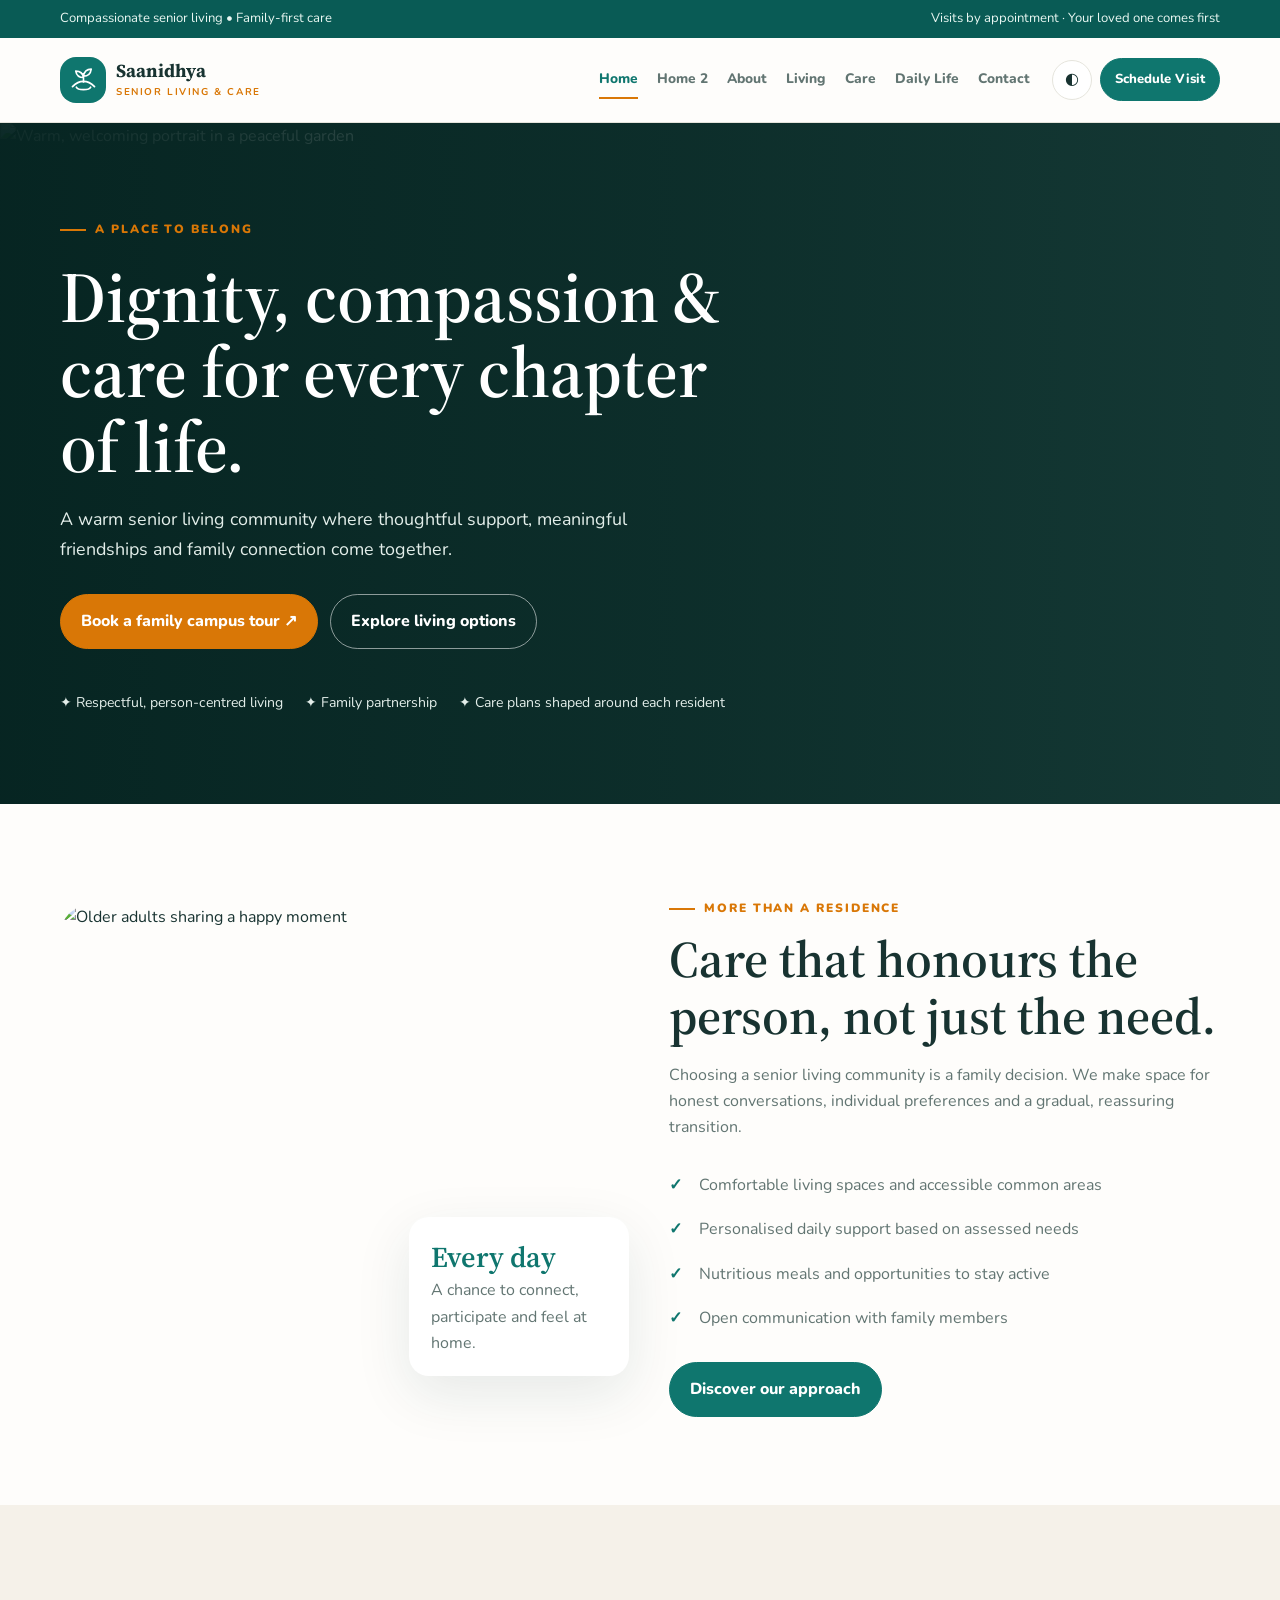
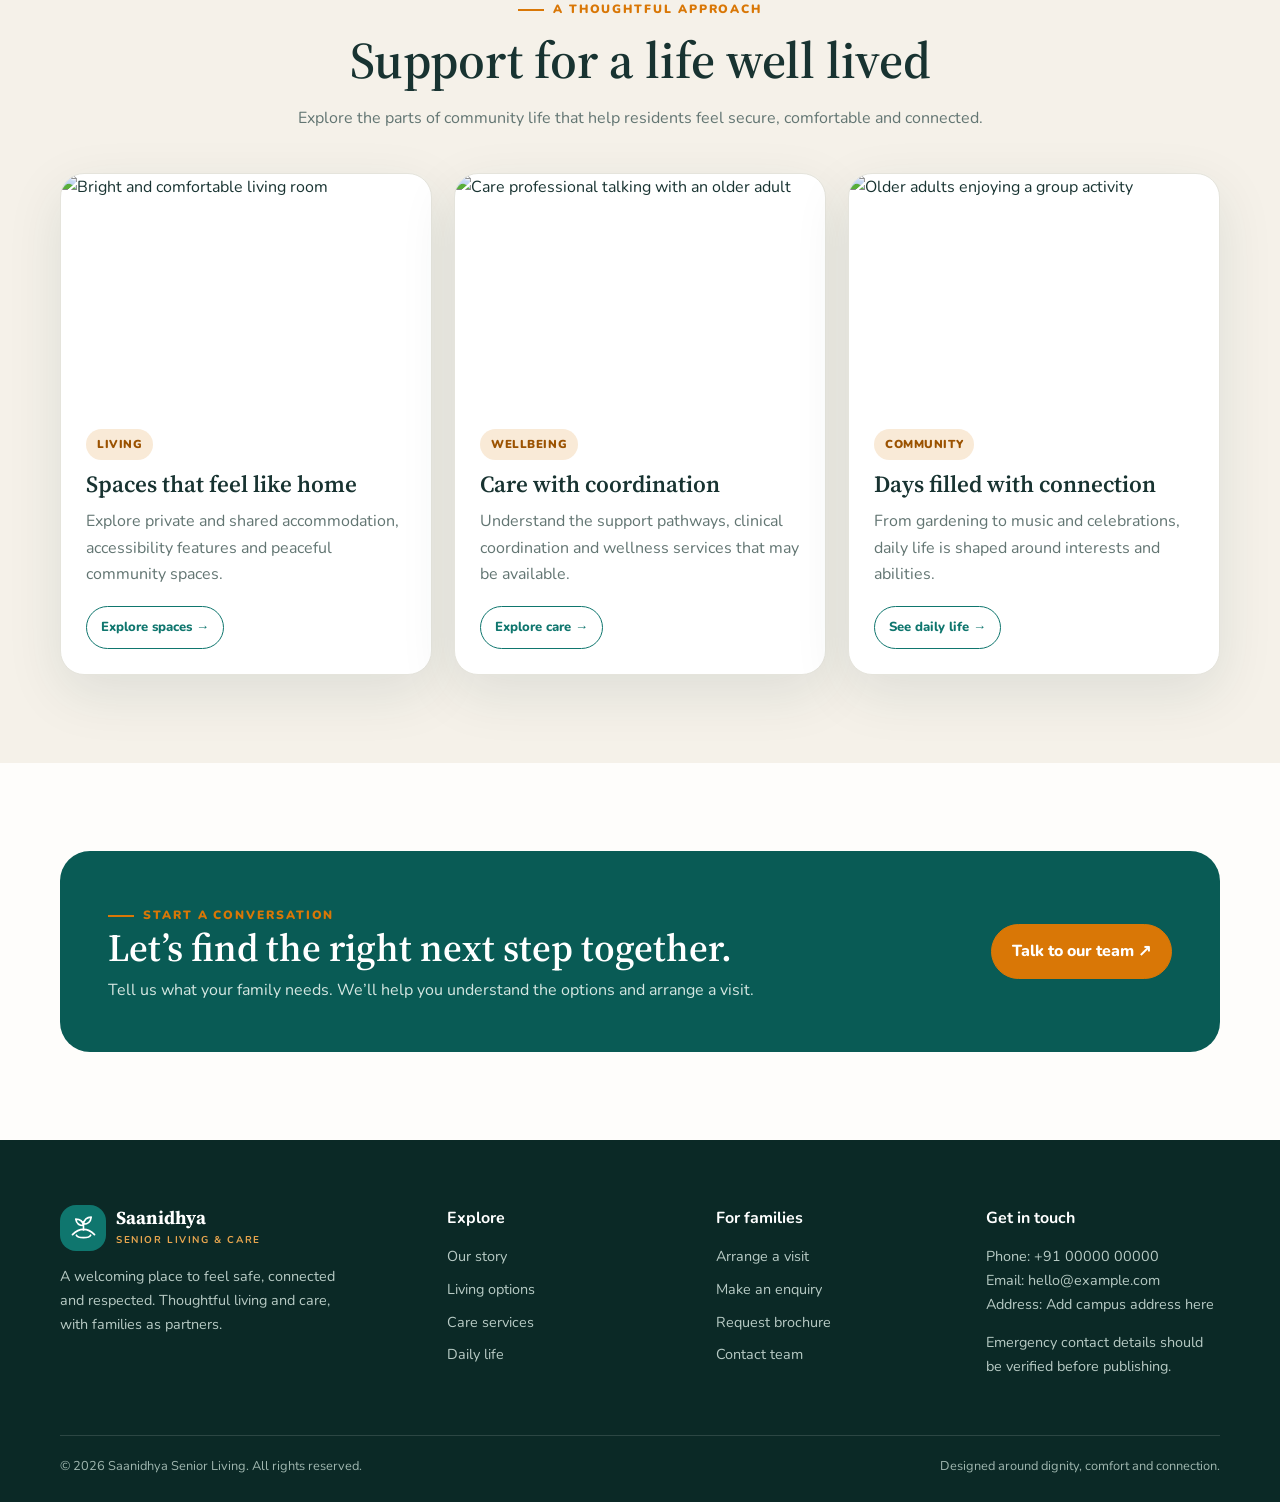
==== index.html @ 9b3f4b40 "Simplify header navigation menus and actions across all pages" ====
<!doctype html><html lang="en"><head><meta charset="utf-8"><meta name="viewport" content="width=device-width,initial-scale=1"><meta name="theme-color" content="#0F766E"><title>Home | Saanidhya Senior Living</title><meta name="description" content="Compassionate senior living, assisted living and family-centred care."><link rel="stylesheet" href="styles.css"></head><body><div class="topline"><div class="container"><span>Compassionate senior living • Family-first care</span><span>Visits by appointment · Your loved one comes first</span></div></div>
<header class="site-header"><div class="container header-inner"><a class="brand" href="index.html"><span class="brand-mark" aria-hidden="true"><svg viewBox="0 0 48 48" fill="none"><path d="M7 35c7-7 11-8 17-8s10 1 17 8" stroke="currentColor" stroke-width="2.8" stroke-linecap="round"/><path d="M24 29V14m0 7c-7 0-11-4-12-10 7 0 11 3 12 10Zm0-2c1-7 5-11 12-11-1 7-5 11-12 11Z" stroke="currentColor" stroke-width="2.5" stroke-linejoin="round"/><path d="M13 36c2 5 20 5 22 0" stroke="currentColor" stroke-width="2.8" stroke-linecap="round"/></svg></span><span class="brand-name">Saanidhya <small>Senior Living & Care</small></span></a>
<button class="icon-btn menu-toggle" aria-label="Open navigation" aria-expanded="false">☰</button><nav class="nav" aria-label="Main navigation"><a href="index.html" class="active">Home</a><a href="home-2.html">Home 2</a><a href="about.html">About</a><a href="living-options.html">Living</a><a href="medical-care.html">Care</a><a href="daily-life.html">Daily Life</a><a href="contact.html">Contact</a></nav>
<div class="header-actions"><button class="icon-btn" data-theme-toggle aria-label="Toggle dark mode">◐</button><a class="btn small" href="contact.html#visit">Schedule Visit</a></div></div></header>
<main><section class="hero"><img class="hero-image" src="https://images.unsplash.com/photo-1544005313-94ddf0286df2?auto=format&fit=crop&w=2000&q=85" alt="Warm, welcoming portrait in a peaceful garden"><div class="container"><div class="hero-content"><span class="eyebrow">A place to belong</span><h1>Dignity, compassion & care for every chapter of life.</h1><p>A warm senior living community where thoughtful support, meaningful friendships and family connection come together.</p><div class="hero-actions"><a class="btn amber" href="contact.html#visit">Book a family campus tour ↗</a><a class="btn secondary" href="living-options.html">Explore living options</a></div><div class="hero-note"><span>✦ Respectful, person-centred living</span><span>✦ Family partnership</span><span>✦ Care plans shaped around each resident</span></div></div></div></section>
<section class="section"><div class="container split"><div class="split-img"><img src="https://images.unsplash.com/photo-1511632765486-a01980e01a18?auto=format&fit=crop&w=1000&q=85" alt="Older adults sharing a happy moment"><div class="float-card"><strong>Every day</strong><span class="muted">A chance to connect, participate and feel at home.</span></div></div><div><span class="eyebrow">More than a residence</span><h2>Care that honours the person, not just the need.</h2><p class="muted">Choosing a senior living community is a family decision. We make space for honest conversations, individual preferences and a gradual, reassuring transition.</p><ul class="check-list"><li>Comfortable living spaces and accessible common areas</li><li>Personalised daily support based on assessed needs</li><li>Nutritious meals and opportunities to stay active</li><li>Open communication with family members</li></ul><a class="btn" href="about.html">Discover our approach</a></div></div></section>
<section class="section soft"><div class="container"><div class="section-head center"><span class="eyebrow">A thoughtful approach</span><h2>Support for a life well lived</h2><p>Explore the parts of community life that help residents feel secure, comfortable and connected.</p></div><div class="grid three">
<article class="card"><img src="https://images.unsplash.com/photo-1600607687939-ce8a6c25118c?auto=format&fit=crop&w=900&q=80" alt="Bright and comfortable living room"><div class="card-body"><span class="pill">Living</span><h3>Spaces that feel like home</h3><p>Explore private and shared accommodation, accessibility features and peaceful community spaces.</p><p style="margin-top:18px"><a class="btn secondary small" href="living-options.html">Explore spaces →</a></p></div></article>
<article class="card"><img src="https://images.unsplash.com/photo-1576091160399-112ba8d25d1d?auto=format&fit=crop&w=900&q=80" alt="Care professional talking with an older adult"><div class="card-body"><span class="pill">Wellbeing</span><h3>Care with coordination</h3><p>Understand the support pathways, clinical coordination and wellness services that may be available.</p><p style="margin-top:18px"><a class="btn secondary small" href="medical-care.html">Explore care →</a></p></div></article>
<article class="card"><img src="https://images.unsplash.com/photo-1511632765486-a01980e01a18?auto=format&fit=crop&w=900&q=80" alt="Older adults enjoying a group activity"><div class="card-body"><span class="pill">Community</span><h3>Days filled with connection</h3><p>From gardening to music and celebrations, daily life is shaped around interests and abilities.</p><p style="margin-top:18px"><a class="btn secondary small" href="daily-life.html">See daily life →</a></p></div></article></div></div></section>
<section class="section"><div class="container"><div class="cta-band"><div><span class="eyebrow">Start a conversation</span><h2>Let’s find the right next step together.</h2><p>Tell us what your family needs. We’ll help you understand the options and arrange a visit.</p></div><a class="btn amber" href="contact.html#enquiry">Talk to our team ↗</a></div></div></section></main><footer class="footer"><div class="container"><div class="footer-grid">
<div><a class="brand" href="index.html"><span class="brand-mark" aria-hidden="true"><svg viewBox="0 0 48 48" fill="none"><path d="M7 35c7-7 11-8 17-8s10 1 17 8" stroke="currentColor" stroke-width="2.8" stroke-linecap="round"/><path d="M24 29V14m0 7c-7 0-11-4-12-10 7 0 11 3 12 10Zm0-2c1-7 5-11 12-11-1 7-5 11-12 11Z" stroke="currentColor" stroke-width="2.5" stroke-linejoin="round"/><path d="M13 36c2 5 20 5 22 0" stroke="currentColor" stroke-width="2.8" stroke-linecap="round"/></svg></span><span class="brand-name">Saanidhya <small>Senior Living & Care</small></span></a><p style="max-width:300px">A welcoming place to feel safe, connected and respected. Thoughtful living and care, with families as partners.</p></div>
<div><h4>Explore</h4><div class="footer-links"><a href="about.html">Our story</a><a href="living-options.html">Living options</a><a href="medical-care.html">Care services</a><a href="daily-life.html">Daily life</a></div></div>
<div><h4>For families</h4><div class="footer-links"><a href="contact.html#visit">Arrange a visit</a><a href="contact.html#enquiry">Make an enquiry</a><a href="contact.html#brochure">Request brochure</a><a href="contact.html">Contact team</a></div></div>
<div><h4>Get in touch</h4><p>Phone: +91 00000 00000<br>Email: hello@example.com<br>Address: Add campus address here</p><p>Emergency contact details should be verified before publishing.</p></div></div>
<div class="footer-bottom"><span>© <span data-year></span> Saanidhya Senior Living. All rights reserved.</span><span>Designed around dignity, comfort and connection.</span></div></div></footer><script src="script.js"></script></body></html>
---- styles.css ----
@import url('https://fonts.googleapis.com/css2?family=Nunito:wght@400;500;600;700;800&family=Source+Serif+4:wght@400;500;600;700&display=swap');
:root{--teal:#0F766E;--teal-dark:#095b55;--amber:#D97706;--cream:#FEFDFB;--paper:#f5f1e9;--ink:#183331;--muted:#627572;--line:#e5e4dc;--white:#fff;--shadow:0 18px 55px rgba(17,61,57,.10);--radius:24px}
[data-theme="dark"]{--cream:#0B1515;--paper:#112120;--ink:#edf5f2;--muted:#b0c2bd;--line:#29413d;--white:#142321;--shadow:0 18px 55px rgba(0,0,0,.25)}
*{box-sizing:border-box}html{scroll-behavior:smooth}body{margin:0;background:var(--cream);color:var(--ink);font-family:Nunito,Arial,sans-serif;line-height:1.65}img{max-width:100%;display:block}a{color:inherit;text-decoration:none}button,input,select,textarea{font:inherit}button,a{ -webkit-tap-highlight-color:transparent}.container{width:min(1160px,calc(100% - 44px));margin:auto}.topline{background:var(--teal-dark);color:#e9f7f2;font-size:.82rem;padding:8px 0}.topline .container{display:flex;justify-content:space-between;gap:12px;flex-wrap:wrap}.site-header{position:sticky;top:0;z-index:50;background:color-mix(in srgb,var(--cream) 92%,transparent);backdrop-filter:blur(16px);border-bottom:1px solid var(--line)}.header-inner{min-height:84px;display:flex;align-items:center;gap:22px}.brand{display:flex;align-items:center;gap:10px;flex-shrink:0}.brand-mark{width:46px;height:46px;border-radius:16px;background:var(--teal);display:grid;place-items:center;color:#fff}.brand-mark svg{width:31px;height:31px}.brand-name{font-family:'Source Serif 4',serif;font-weight:700;font-size:1.15rem;line-height:1.1}.brand-name small{display:block;font:700 .62rem Nunito,sans-serif;letter-spacing:.16em;color:var(--amber);text-transform:uppercase;margin-top:4px}.nav{display:flex;align-items:center;gap:clamp(10px,1.5vw,22px);margin-left:auto}.nav a{font-size:.86rem;font-weight:800;color:var(--muted);white-space:nowrap;padding:10px 0;position:relative}.nav a:hover,.nav a.active{color:var(--teal)}.nav a.active:after{content:"";height:2px;background:var(--amber);position:absolute;bottom:2px;left:0;right:0}.header-actions{display:flex;gap:8px;align-items:center}.icon-btn{width:40px;height:40px;border:1px solid var(--line);background:var(--white);color:var(--ink);border-radius:50%;display:grid;place-items:center;cursor:pointer}.btn{display:inline-flex;align-items:center;justify-content:center;gap:9px;padding:13px 20px;border-radius:999px;background:var(--teal);color:white;font-weight:800;border:1px solid var(--teal);transition:.2s;cursor:pointer}.btn:hover{background:var(--teal-dark);transform:translateY(-2px)}.btn.secondary{background:transparent;color:var(--teal);border-color:var(--teal)}.btn.amber{background:var(--amber);border-color:var(--amber);color:#fff}.btn.small{padding:10px 14px;font-size:.82rem}.menu-toggle{display:none}.hero{position:relative;overflow:hidden;min-height:600px;display:flex;align-items:center;background:#173c38;color:#fff}.hero-image{position:absolute;inset:0;width:100%;height:100%;object-fit:cover;opacity:.48}.hero:after{content:"";position:absolute;inset:0;background:linear-gradient(90deg,rgba(5,35,32,.92),rgba(5,35,32,.55) 55%,rgba(5,35,32,.12))}.hero-content{position:relative;z-index:1;padding:90px 0;max-width:700px}.eyebrow{display:inline-flex;align-items:center;gap:9px;color:var(--amber);font-weight:900;text-transform:uppercase;letter-spacing:.16em;font-size:.75rem}.eyebrow:before{content:"";width:26px;height:2px;background:currentColor}.hero h1{font:600 clamp(2.8rem,5.6vw,5.1rem)/1.05 'Source Serif 4',serif;margin:20px 0}.hero p{font-size:1.12rem;color:#e3eeea;max-width:590px}.hero-actions{display:flex;gap:12px;flex-wrap:wrap;margin-top:30px}.hero .btn.secondary{color:#fff;border-color:#ffffff88}.hero-note{display:flex;gap:22px;flex-wrap:wrap;margin-top:42px;color:#e3eeea;font-size:.88rem}.hero-note span{display:flex;align-items:center;gap:8px}.section{padding:88px 0}.section.soft{background:var(--paper)}.section-head{max-width:700px;margin-bottom:38px}.section-head.center{text-align:center;margin:0 auto 42px}.section h2,.page-intro h1{font:600 clamp(2.2rem,4vw,3.45rem)/1.12 'Source Serif 4',serif;margin:12px 0 16px}.section-head p,.muted{color:var(--muted)}.grid{display:grid;gap:22px}.grid.two{grid-template-columns:repeat(2,1fr)}.grid.three{grid-template-columns:repeat(3,1fr)}.grid.four{grid-template-columns:repeat(4,1fr)}.card{background:var(--white);border:1px solid var(--line);border-radius:var(--radius);overflow:hidden;box-shadow:var(--shadow)}.card-body{padding:25px}.card h3{font:600 1.45rem 'Source Serif 4',serif;margin:8px 0}.card p{color:var(--muted);margin:0}.card img{width:100%;height:230px;object-fit:cover}.card-icon{width:50px;height:50px;border-radius:16px;background:#e3f1ed;color:var(--teal);display:grid;place-items:center;font-size:1.35rem}.pill{display:inline-block;background:#f9ead7;color:#9b5200;padding:6px 11px;border-radius:999px;font-size:.72rem;font-weight:900;letter-spacing:.05em;text-transform:uppercase}.split{display:grid;grid-template-columns:1fr 1fr;gap:58px;align-items:center}.split-img{position:relative}.split-img img{height:500px;width:100%;object-fit:cover;border-radius:32px}.float-card{position:absolute;right:-18px;bottom:28px;background:var(--white);padding:20px 22px;border-radius:20px;box-shadow:var(--shadow);max-width:220px}.float-card strong{font:600 1.8rem 'Source Serif 4',serif;color:var(--teal);display:block}.check-list{list-style:none;padding:0;margin:22px 0}.check-list li{padding:9px 0 9px 30px;position:relative;color:var(--muted)}.check-list li:before{content:"✓";position:absolute;left:0;color:var(--teal);font-weight:900}.stats{display:grid;grid-template-columns:repeat(4,1fr);gap:14px;margin-top:34px}.stat{padding:22px;border:1px solid var(--line);border-radius:18px;background:var(--white)}.stat strong{font:600 2rem 'Source Serif 4',serif;color:var(--teal);display:block}.stat span{font-size:.85rem;color:var(--muted)}.page-hero{background:var(--paper);padding:74px 0 65px}.page-intro{max-width:760px}.page-intro h1{font-size:clamp(2.7rem,5vw,4.4rem)}.page-intro p{color:var(--muted);font-size:1.08rem;max-width:650px}.breadcrumbs{font-size:.82rem;color:var(--muted);margin-bottom:18px}.photo-grid{display:grid;grid-template-columns:1.2fr .8fr;grid-template-rows:220px 220px;gap:14px}.photo-grid img{width:100%;height:100%;object-fit:cover;border-radius:20px}.photo-grid img:first-child{grid-row:span 2}.room-card img{height:250px}.tag-row{display:flex;gap:8px;flex-wrap:wrap;margin:15px 0}.tag{font-size:.76rem;border:1px solid var(--line);padding:6px 10px;border-radius:99px;color:var(--muted)}.cta-band{background:var(--teal-dark);color:#fff;border-radius:30px;padding:48px;display:flex;justify-content:space-between;align-items:center;gap:24px}.cta-band h2{font-size:2.4rem;margin:0 0 8px}.cta-band p{color:#d5e7e2;margin:0}.form-wrap{background:var(--white);border:1px solid var(--line);border-radius:26px;padding:30px;box-shadow:var(--shadow)}.form-grid{display:grid;grid-template-columns:1fr 1fr;gap:16px}.field{display:flex;flex-direction:column;gap:7px}.field.full{grid-column:1/-1}.field label{font-size:.84rem;font-weight:800}.field input,.field select,.field textarea{border:1px solid var(--line);border-radius:12px;padding:13px 14px;background:var(--cream);color:var(--ink);outline:none}.field input:focus,.field select:focus,.field textarea:focus{border-color:var(--teal);box-shadow:0 0 0 3px #0f766e20}.field textarea{min-height:120px;resize:vertical}.notice{font-size:.78rem;color:var(--muted);margin-top:12px}.footer{background:#0b2926;color:#e4f0ec;padding:65px 0 25px}.footer-grid{display:grid;grid-template-columns:1.5fr 1fr 1fr 1fr;gap:35px}.footer p,.footer a{color:#b8cbc5;font-size:.9rem}.footer h4{color:#fff;margin:0 0 14px}.footer-links{display:grid;gap:9px}.footer-bottom{border-top:1px solid #ffffff22;margin-top:42px;padding-top:20px;display:flex;justify-content:space-between;gap:20px;flex-wrap:wrap;color:#9fb6af;font-size:.8rem}.footer .brand-name{color:#fff}.footer .brand-name small{color:#e8a64f}.testimonial{font:500 1.35rem/1.5 'Source Serif 4',serif}.quote-mark{font:4rem 'Source Serif 4',serif;color:var(--amber);line-height:.7}.activity{display:flex;gap:16px;padding:18px 0;border-bottom:1px solid var(--line)}.activity time{background:var(--paper);color:var(--teal);border-radius:14px;padding:10px 12px;text-align:center;font-weight:900;min-width:66px}.activity time b{display:block;font-size:1.35rem}.activity h3{margin:0;font-size:1rem}.activity p{margin:3px 0 0;color:var(--muted);font-size:.9rem}.faq details{border-bottom:1px solid var(--line);padding:18px 0}.faq summary{font-weight:900;cursor:pointer}.faq details p{color:var(--muted)}.map-placeholder{height:290px;border-radius:22px;background:linear-gradient(135deg,#dbe9df,#f4e9d8);display:grid;place-items:center;text-align:center;color:#355e56;padding:25px}.map-placeholder strong{font:600 1.6rem 'Source Serif 4',serif}.toast{display:none;margin-top:14px;color:var(--teal);font-weight:800}.toast.show{display:block}
@media(max-width:1100px){.menu-toggle{display:grid;margin-left:auto}.nav{display:none;position:absolute;top:84px;left:0;right:0;background:var(--cream);padding:16px 24px 24px;border-bottom:1px solid var(--line);box-shadow:var(--shadow);flex-direction:column;align-items:stretch;gap:2px}.nav.open{display:flex}.nav a{padding:12px 4px;border-bottom:1px solid var(--line)}.nav a.active:after{display:none}.header-actions .btn{display:none}.header-actions{margin-left:0}.header-inner{gap:10px}.grid.four{grid-template-columns:repeat(2,1fr)}}
@media(max-width:760px){.container{width:min(100% - 32px,600px)}.hero{min-height:590px}.hero-content{padding:75px 0}.section{padding:66px 0}.grid.three,.grid.two,.split{grid-template-columns:1fr}.split{gap:30px}.split-img img{height:360px}.float-card{right:10px}.stats{grid-template-columns:repeat(2,1fr)}.footer-grid{grid-template-columns:1fr 1fr}.cta-band{padding:32px;display:block}.cta-band .btn{margin-top:20px}.photo-grid{grid-template-rows:170px 170px}.header-inner{min-height:76px}.nav{top:76px}.brand-name{font-size:1rem}}
@media(max-width:420px){.container{width:calc(100% - 28px)}.brand-mark{width:40px;height:40px}.brand-name{font-size:.9rem}.brand-name small{font-size:.54rem}.header-actions{gap:5px}.icon-btn{width:36px;height:36px}.hero h1{font-size:2.55rem}.hero p{font-size:1rem}.hero-actions .btn{width:100%}.grid.four{grid-template-columns:1fr}.stats{gap:9px}.stat{padding:16px}.footer-grid{grid-template-columns:1fr}.form-wrap{padding:20px}.form-grid{grid-template-columns:1fr}.field.full{grid-column:auto}.page-hero{padding:55px 0}.cta-band h2{font-size:2rem}}
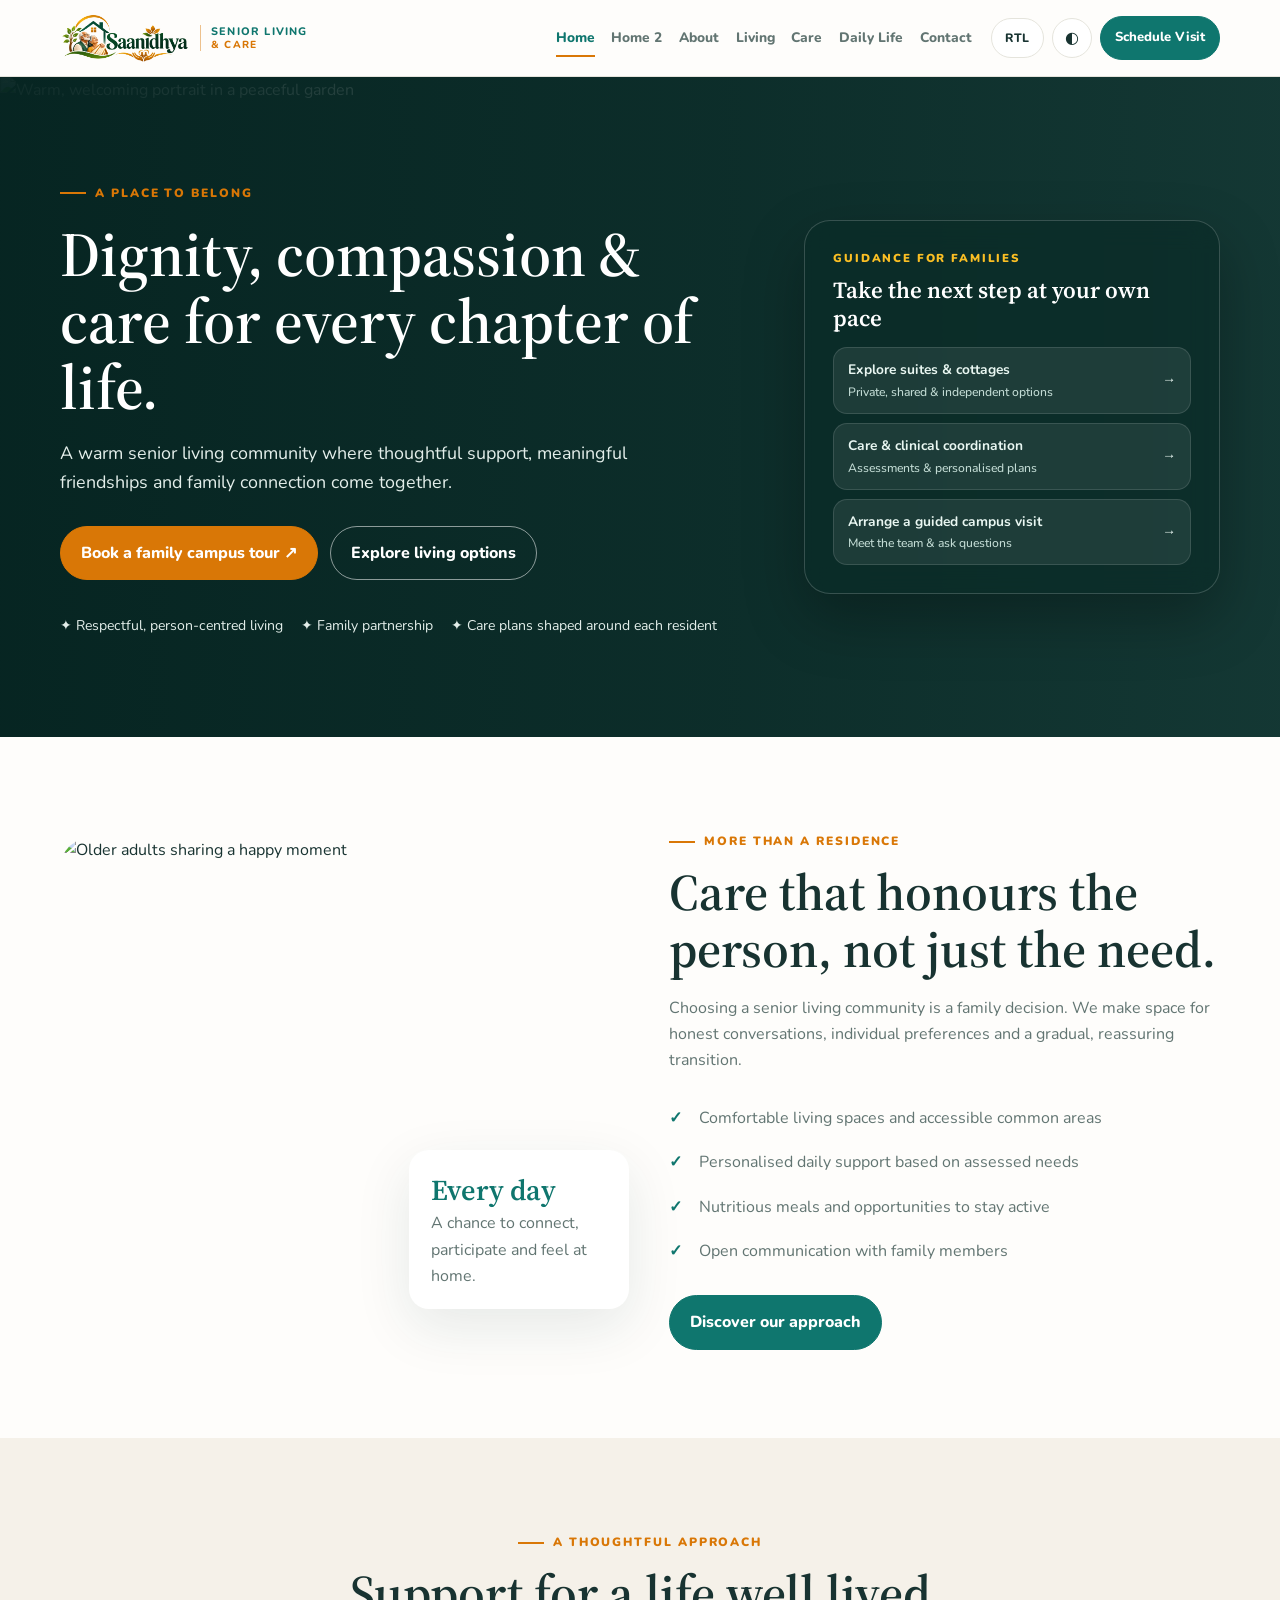
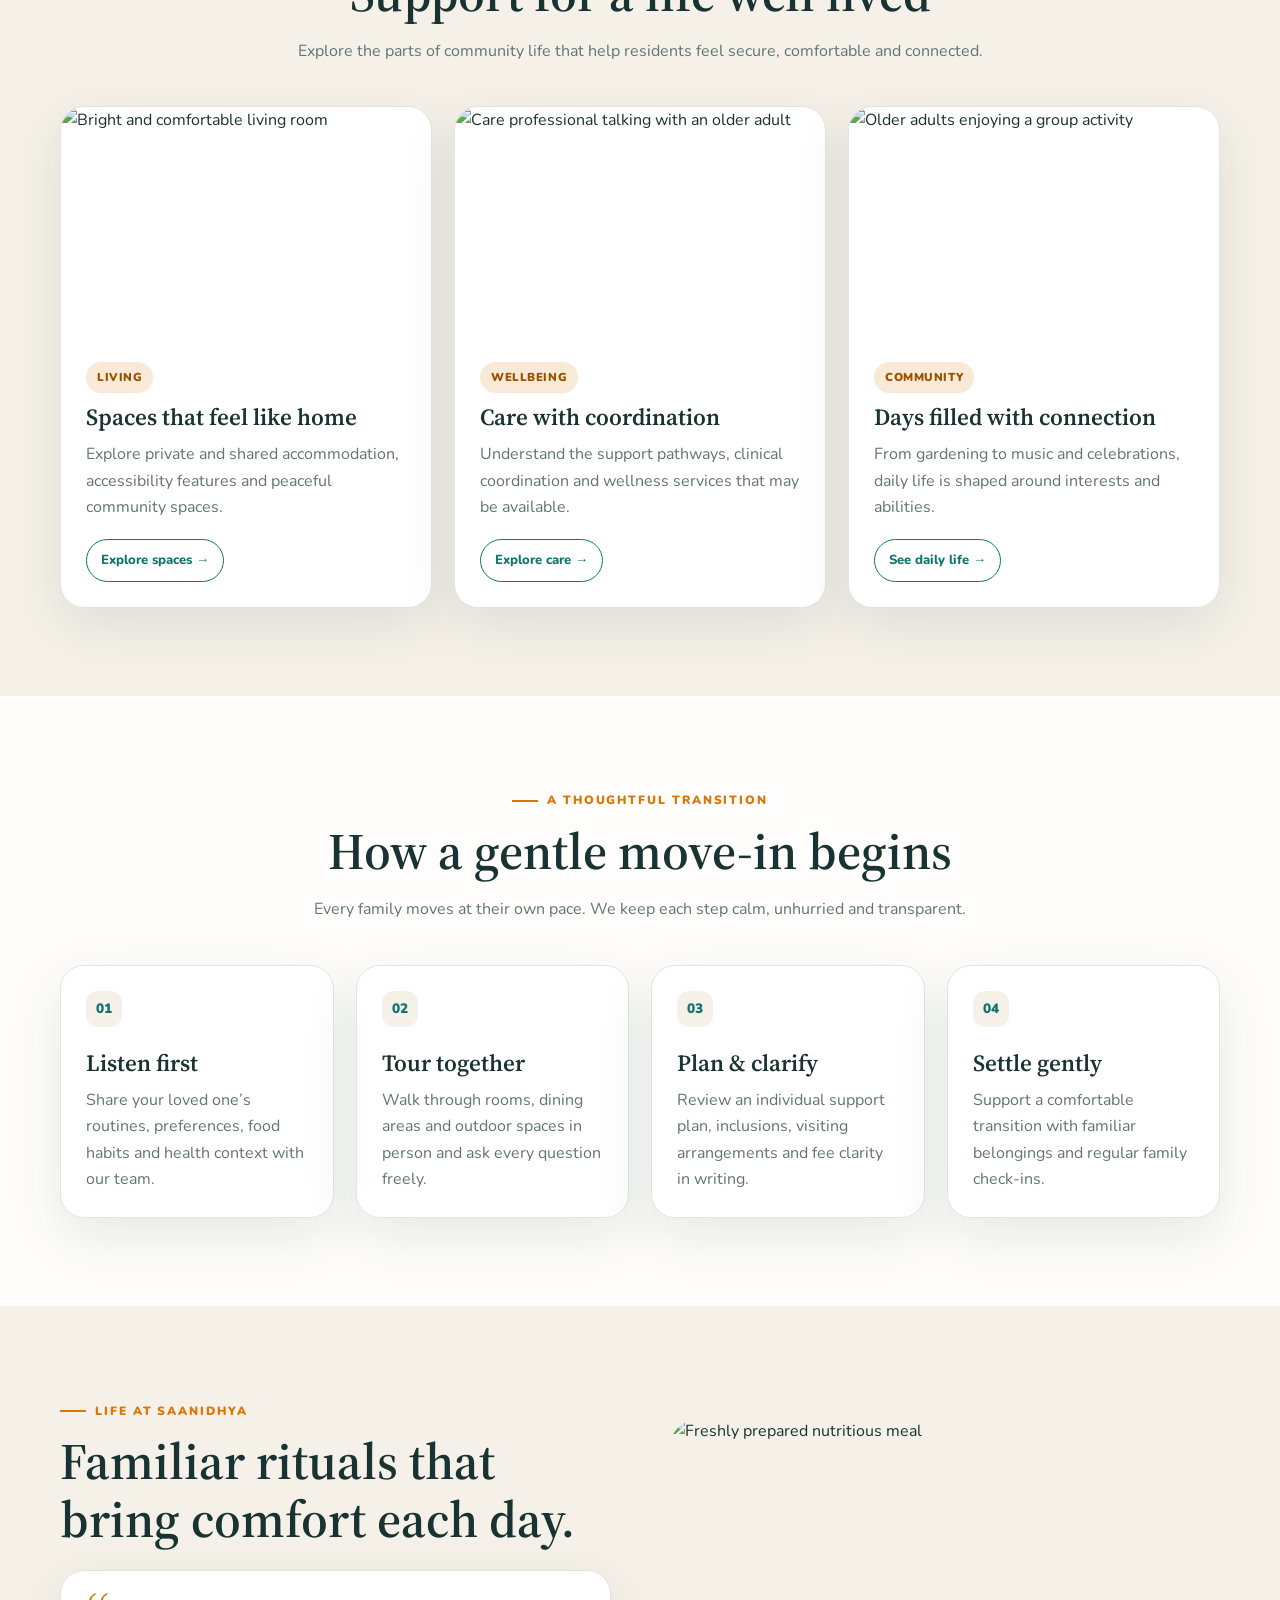
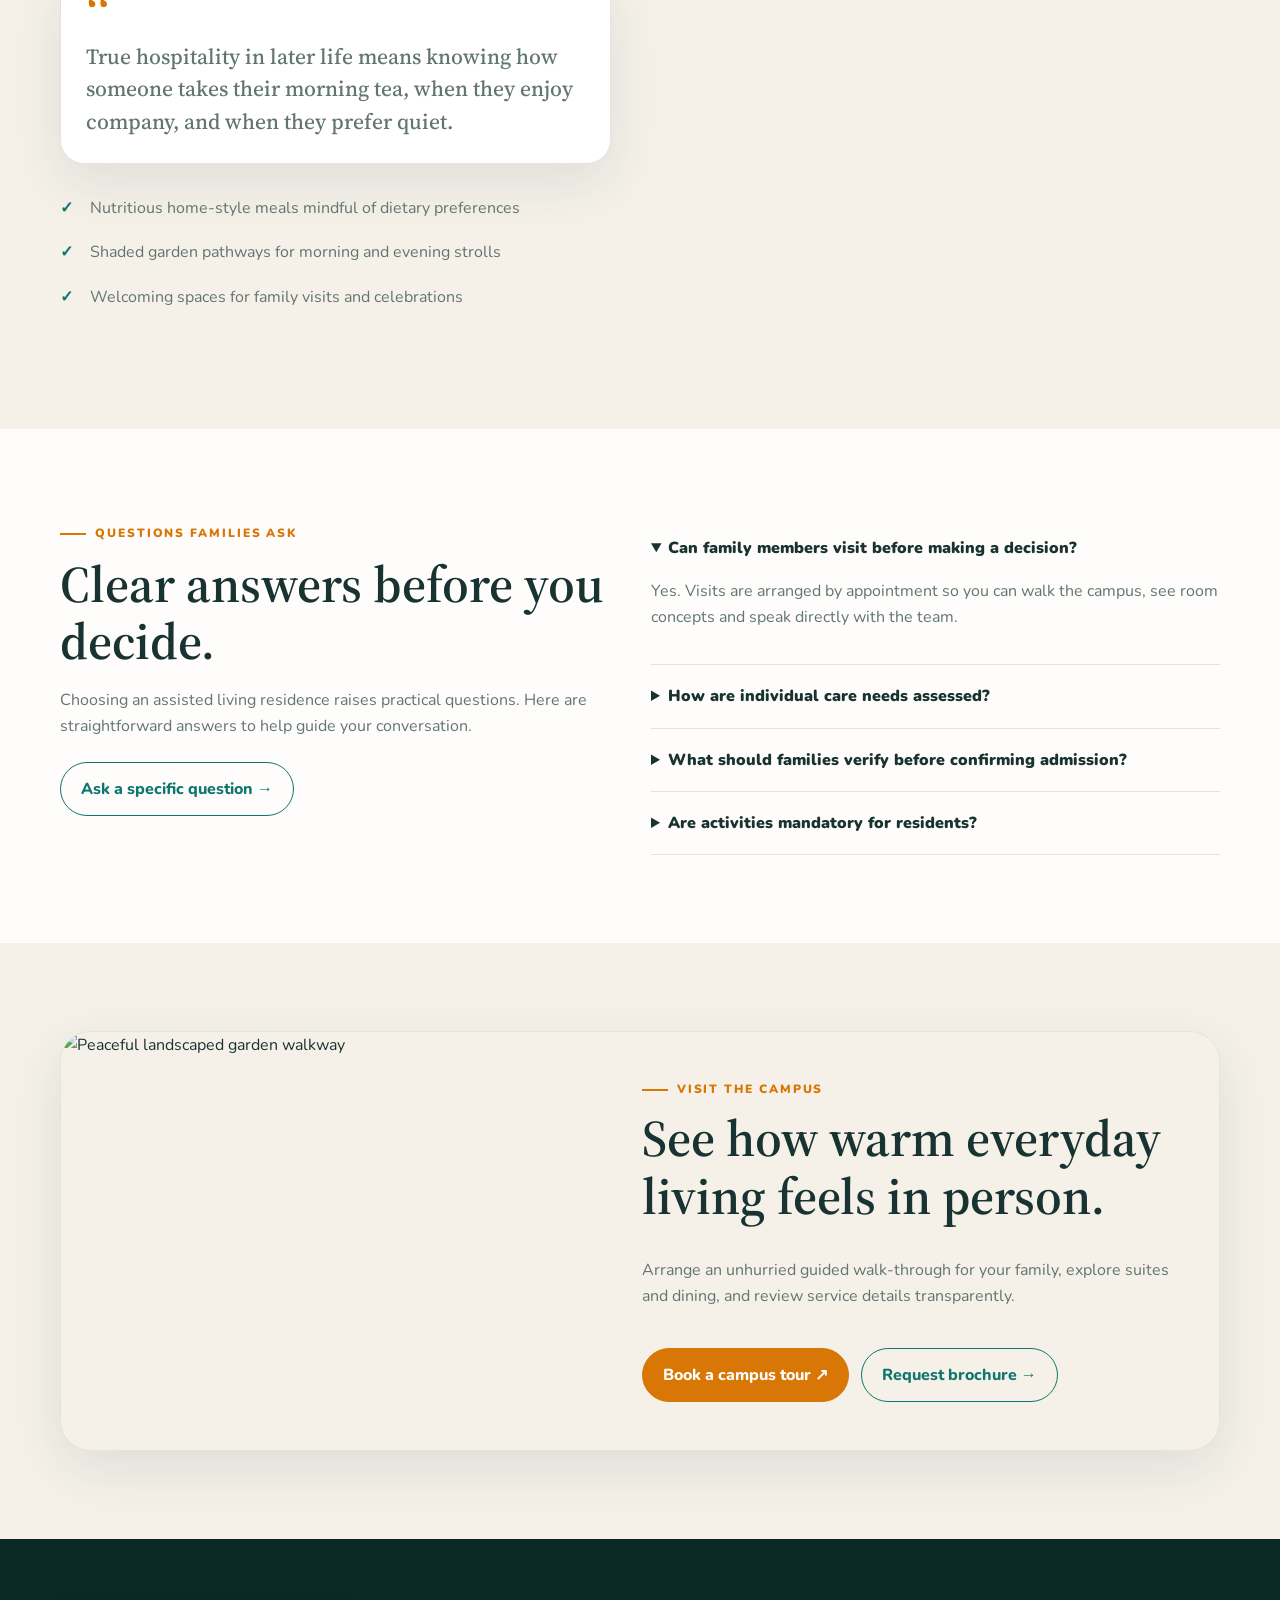
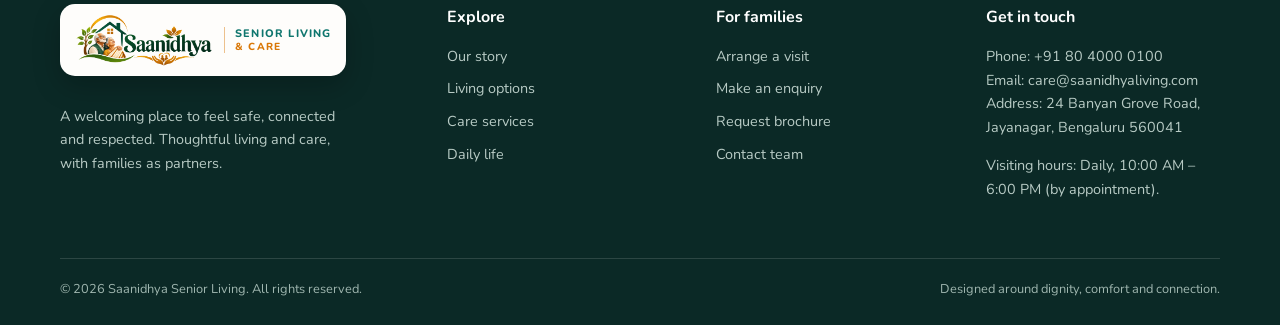
==== commit 00e4dd59: "fistcommit" ====
--- a/index.html
+++ b/index.html
@@ -1,16 +1,19 @@
-<!doctype html><html lang="en"><head><meta charset="utf-8"><meta name="viewport" content="width=device-width,initial-scale=1"><meta name="theme-color" content="#0F766E"><title>Home | Saanidhya Senior Living</title><meta name="description" content="Compassionate senior living, assisted living and family-centred care."><link rel="stylesheet" href="styles.css"></head><body><div class="topline"><div class="container"><span>Compassionate senior living • Family-first care</span><span>Visits by appointment · Your loved one comes first</span></div></div>
-<header class="site-header"><div class="container header-inner"><a class="brand" href="index.html"><span class="brand-mark" aria-hidden="true"><svg viewBox="0 0 48 48" fill="none"><path d="M7 35c7-7 11-8 17-8s10 1 17 8" stroke="currentColor" stroke-width="2.8" stroke-linecap="round"/><path d="M24 29V14m0 7c-7 0-11-4-12-10 7 0 11 3 12 10Zm0-2c1-7 5-11 12-11-1 7-5 11-12 11Z" stroke="currentColor" stroke-width="2.5" stroke-linejoin="round"/><path d="M13 36c2 5 20 5 22 0" stroke="currentColor" stroke-width="2.8" stroke-linecap="round"/></svg></span><span class="brand-name">Saanidhya <small>Senior Living & Care</small></span></a>
-<button class="icon-btn menu-toggle" aria-label="Open navigation" aria-expanded="false">☰</button><nav class="nav" aria-label="Main navigation"><a href="index.html" class="active">Home</a><a href="home-2.html">Home 2</a><a href="about.html">About</a><a href="living-options.html">Living</a><a href="medical-care.html">Care</a><a href="daily-life.html">Daily Life</a><a href="contact.html">Contact</a></nav>
-<div class="header-actions"><button class="icon-btn" data-theme-toggle aria-label="Toggle dark mode">◐</button><a class="btn small" href="contact.html#visit">Schedule Visit</a></div></div></header>
-<main><section class="hero"><img class="hero-image" src="https://images.unsplash.com/photo-1544005313-94ddf0286df2?auto=format&fit=crop&w=2000&q=85" alt="Warm, welcoming portrait in a peaceful garden"><div class="container"><div class="hero-content"><span class="eyebrow">A place to belong</span><h1>Dignity, compassion & care for every chapter of life.</h1><p>A warm senior living community where thoughtful support, meaningful friendships and family connection come together.</p><div class="hero-actions"><a class="btn amber" href="contact.html#visit">Book a family campus tour ↗</a><a class="btn secondary" href="living-options.html">Explore living options</a></div><div class="hero-note"><span>✦ Respectful, person-centred living</span><span>✦ Family partnership</span><span>✦ Care plans shaped around each resident</span></div></div></div></section>
+<!doctype html><html lang="en"><head><meta charset="utf-8"><meta name="viewport" content="width=device-width,initial-scale=1"><meta name="theme-color" content="#0F766E"><title>Saanidhya Senior Living &amp; Care | Compassionate Assisted Living</title><meta name="description" content="Compassionate senior living, assisted living and family-centred care."><link rel="icon" href="favicon.ico" sizes="any"><link rel="icon" type="image/png" sizes="512x512" href="favicon.png"><link rel="apple-touch-icon" sizes="180x180" href="apple-touch-icon.png"><meta property="og:title" content="Saanidhya Senior Living &amp; Care | Compassionate Assisted Living"><meta property="og:description" content="Compassionate senior living, assisted living and family-centred care."><meta property="og:image" content="logo.png"><meta property="og:type" content="website"><link rel="stylesheet" href="styles.css"></head><body>
+<header class="site-header"><div class="container header-inner"><a class="brand" href="index.html" aria-label="Saanidhya Senior Living &amp; Care — Home"><img class="brand-logo" src="logo.png" alt="Saanidhya Senior Living &amp; Care" width="1983" height="793"><span class="brand-tag" aria-hidden="true">Senior Living<small>&amp; Care</small></span></a>
+<button class="icon-btn menu-toggle" aria-label="Open navigation" aria-expanded="false">☰</button><nav class="nav" aria-label="Main navigation"><a href="index.html" class="active">Home</a><a href="home-2.html">Home 2</a><a href="about.html">About</a><a href="living-options.html">Living</a><a href="medical-care.html">Care</a><a href="daily-life.html">Daily Life</a><a href="contact.html">Contact</a><div class="nav-tools"><button class="nav-tool-btn" type="button" data-rtl-toggle aria-label="Switch to right-to-left alignment" aria-pressed="false">RTL</button><button class="nav-tool-btn" type="button" data-theme-toggle aria-label="Toggle dark mode" aria-pressed="false"><span data-theme-icon aria-hidden="true">◐</span><span data-theme-label>Dark</span></button><a class="btn small" href="contact.html#visit">Schedule Visit</a></div></nav>
+<div class="header-actions"><button class="icon-btn rtl-toggle" type="button" data-rtl-toggle aria-label="Switch to right-to-left alignment" aria-pressed="false">RTL</button><button class="icon-btn" type="button" data-theme-toggle aria-label="Toggle dark mode">◐</button><a class="btn small" href="contact.html#visit">Schedule Visit</a></div></div></header>
+<main><section class="hero hero-home"><img class="hero-image" src="https://images.unsplash.com/photo-1544005313-94ddf0286df2?auto=format&fit=crop&w=2000&q=85" alt="Warm, welcoming portrait in a peaceful garden"><div class="container hero-home-grid"><div class="hero-content"><span class="eyebrow">A place to belong</span><h1>Dignity, compassion &amp; care for every chapter of life.</h1><p>A warm senior living community where thoughtful support, meaningful friendships and family connection come together.</p><div class="hero-actions"><a class="btn amber" href="contact.html#visit">Book a family campus tour ↗</a><a class="btn secondary" href="living-options.html">Explore living options</a></div><div class="hero-note"><span>✦ Respectful, person-centred living</span><span>✦ Family partnership</span><span>✦ Care plans shaped around each resident</span></div></div><aside class="hero-glass" aria-label="Quick family pathways"><span class="hero-glass-kicker">Guidance for families</span><h2>Take the next step at your own pace</h2><div class="hero-guide-list"><a class="hero-guide-link" href="living-options.html"><span>Explore suites &amp; cottages<small>Private, shared &amp; independent options</small></span><span aria-hidden="true">→</span></a><a class="hero-guide-link" href="medical-care.html"><span>Care &amp; clinical coordination<small>Assessments &amp; personalised plans</small></span><span aria-hidden="true">→</span></a><a class="hero-guide-link" href="contact.html#visit"><span>Arrange a guided campus visit<small>Meet the team &amp; ask questions</small></span><span aria-hidden="true">→</span></a></div></aside></div></section>
 <section class="section"><div class="container split"><div class="split-img"><img src="https://images.unsplash.com/photo-1511632765486-a01980e01a18?auto=format&fit=crop&w=1000&q=85" alt="Older adults sharing a happy moment"><div class="float-card"><strong>Every day</strong><span class="muted">A chance to connect, participate and feel at home.</span></div></div><div><span class="eyebrow">More than a residence</span><h2>Care that honours the person, not just the need.</h2><p class="muted">Choosing a senior living community is a family decision. We make space for honest conversations, individual preferences and a gradual, reassuring transition.</p><ul class="check-list"><li>Comfortable living spaces and accessible common areas</li><li>Personalised daily support based on assessed needs</li><li>Nutritious meals and opportunities to stay active</li><li>Open communication with family members</li></ul><a class="btn" href="about.html">Discover our approach</a></div></div></section>
 <section class="section soft"><div class="container"><div class="section-head center"><span class="eyebrow">A thoughtful approach</span><h2>Support for a life well lived</h2><p>Explore the parts of community life that help residents feel secure, comfortable and connected.</p></div><div class="grid three">
 <article class="card"><img src="https://images.unsplash.com/photo-1600607687939-ce8a6c25118c?auto=format&fit=crop&w=900&q=80" alt="Bright and comfortable living room"><div class="card-body"><span class="pill">Living</span><h3>Spaces that feel like home</h3><p>Explore private and shared accommodation, accessibility features and peaceful community spaces.</p><p style="margin-top:18px"><a class="btn secondary small" href="living-options.html">Explore spaces →</a></p></div></article>
 <article class="card"><img src="https://images.unsplash.com/photo-1576091160399-112ba8d25d1d?auto=format&fit=crop&w=900&q=80" alt="Care professional talking with an older adult"><div class="card-body"><span class="pill">Wellbeing</span><h3>Care with coordination</h3><p>Understand the support pathways, clinical coordination and wellness services that may be available.</p><p style="margin-top:18px"><a class="btn secondary small" href="medical-care.html">Explore care →</a></p></div></article>
 <article class="card"><img src="https://images.unsplash.com/photo-1511632765486-a01980e01a18?auto=format&fit=crop&w=900&q=80" alt="Older adults enjoying a group activity"><div class="card-body"><span class="pill">Community</span><h3>Days filled with connection</h3><p>From gardening to music and celebrations, daily life is shaped around interests and abilities.</p><p style="margin-top:18px"><a class="btn secondary small" href="daily-life.html">See daily life →</a></p></div></article></div></div></section>
-<section class="section"><div class="container"><div class="cta-band"><div><span class="eyebrow">Start a conversation</span><h2>Let’s find the right next step together.</h2><p>Tell us what your family needs. We’ll help you understand the options and arrange a visit.</p></div><a class="btn amber" href="contact.html#enquiry">Talk to our team ↗</a></div></div></section></main><footer class="footer"><div class="container"><div class="footer-grid">
-<div><a class="brand" href="index.html"><span class="brand-mark" aria-hidden="true"><svg viewBox="0 0 48 48" fill="none"><path d="M7 35c7-7 11-8 17-8s10 1 17 8" stroke="currentColor" stroke-width="2.8" stroke-linecap="round"/><path d="M24 29V14m0 7c-7 0-11-4-12-10 7 0 11 3 12 10Zm0-2c1-7 5-11 12-11-1 7-5 11-12 11Z" stroke="currentColor" stroke-width="2.5" stroke-linejoin="round"/><path d="M13 36c2 5 20 5 22 0" stroke="currentColor" stroke-width="2.8" stroke-linecap="round"/></svg></span><span class="brand-name">Saanidhya <small>Senior Living & Care</small></span></a><p style="max-width:300px">A welcoming place to feel safe, connected and respected. Thoughtful living and care, with families as partners.</p></div>
+<section class="section"><div class="container"><div class="section-head center"><span class="eyebrow">A thoughtful transition</span><h2>How a gentle move-in begins</h2><p>Every family moves at their own pace. We keep each step calm, unhurried and transparent.</p></div><div class="grid four"><div class="card"><div class="card-body"><span class="step-num">01</span><h3>Listen first</h3><p>Share your loved one’s routines, preferences, food habits and health context with our team.</p></div></div><div class="card"><div class="card-body"><span class="step-num">02</span><h3>Tour together</h3><p>Walk through rooms, dining areas and outdoor spaces in person and ask every question freely.</p></div></div><div class="card"><div class="card-body"><span class="step-num">03</span><h3>Plan &amp; clarify</h3><p>Review an individual support plan, inclusions, visiting arrangements and fee clarity in writing.</p></div></div><div class="card"><div class="card-body"><span class="step-num">04</span><h3>Settle gently</h3><p>Support a comfortable transition with familiar belongings and regular family check-ins.</p></div></div></div></div></section>
+<section class="section soft"><div class="container split"><div><span class="eyebrow">Life at Saanidhya</span><h2>Familiar rituals that bring comfort each day.</h2><div class="card" style="margin:22px 0"><div class="card-body"><div class="quote-mark">“</div><p class="testimonial">True hospitality in later life means knowing how someone takes their morning tea, when they enjoy company, and when they prefer quiet.</p></div></div><ul class="check-list"><li>Nutritious home-style meals mindful of dietary preferences</li><li>Shaded garden pathways for morning and evening strolls</li><li>Welcoming spaces for family visits and celebrations</li></ul></div><div class="split-img"><img src="https://images.unsplash.com/photo-1547592180-85f173990554?auto=format&fit=crop&w=1000&q=85" alt="Freshly prepared nutritious meal"></div></div></section>
+<section class="section"><div class="container grid two"><div><span class="eyebrow">Questions families ask</span><h2>Clear answers before you decide.</h2><p class="muted">Choosing an assisted living residence raises practical questions. Here are straightforward answers to help guide your conversation.</p><p style="margin-top:22px"><a class="btn secondary" href="contact.html#enquiry">Ask a specific question →</a></p></div><div class="faq"><details open><summary>Can family members visit before making a decision?</summary><p>Yes. Visits are arranged by appointment so you can walk the campus, see room concepts and speak directly with the team.</p></details><details><summary>How are individual care needs assessed?</summary><p>Before admission, a qualified professional reviews health history, mobility, medication, nutrition and daily support needs with the resident and family.</p></details><details><summary>What should families verify before confirming admission?</summary><p>Always request a written explanation of the care plan, fee schedule, inclusions, visiting policy, resident rights and emergency escalation arrangements.</p></details><details><summary>Are activities mandatory for residents?</summary><p>Never. Participation is always optional, with gentle daily choices ranging from yoga and gardening to quiet reading.</p></details></div></div></section>
+<section class="section soft"><div class="container"><div class="invite-card"><img src="https://images.unsplash.com/photo-1416879595882-3373a0480b5b?auto=format&fit=crop&w=1000&q=85" alt="Peaceful landscaped garden walkway"><div class="invite-body"><span class="eyebrow">Visit the campus</span><h2>See how warm everyday living feels in person.</h2><p class="muted">Arrange an unhurried guided walk-through for your family, explore suites and dining, and review service details transparently.</p><div class="hero-actions" style="margin-top:22px"><a class="btn amber" href="contact.html#visit">Book a campus tour ↗</a><a class="btn secondary" href="contact.html#brochure">Request brochure →</a></div></div></div></div></section></main><footer class="footer"><div class="container"><div class="footer-grid">
+<div><a class="brand" href="index.html" aria-label="Saanidhya Senior Living &amp; Care — Home"><img class="brand-logo" src="logo.png" alt="Saanidhya Senior Living &amp; Care" width="1983" height="793"><span class="brand-tag" aria-hidden="true">Senior Living<small>&amp; Care</small></span></a><p style="max-width:300px">A welcoming place to feel safe, connected and respected. Thoughtful living and care, with families as partners.</p></div>
 <div><h4>Explore</h4><div class="footer-links"><a href="about.html">Our story</a><a href="living-options.html">Living options</a><a href="medical-care.html">Care services</a><a href="daily-life.html">Daily life</a></div></div>
 <div><h4>For families</h4><div class="footer-links"><a href="contact.html#visit">Arrange a visit</a><a href="contact.html#enquiry">Make an enquiry</a><a href="contact.html#brochure">Request brochure</a><a href="contact.html">Contact team</a></div></div>
-<div><h4>Get in touch</h4><p>Phone: +91 00000 00000<br>Email: hello@example.com<br>Address: Add campus address here</p><p>Emergency contact details should be verified before publishing.</p></div></div>
+<div><h4>Get in touch</h4><p>Phone: <a href="tel:+918040000100">+91 80 4000 0100</a><br>Email: <a href="mailto:care@saanidhyaliving.com">care@saanidhyaliving.com</a><br>Address: 24 Banyan Grove Road, Jayanagar, Bengaluru 560041</p><p>Visiting hours: Daily, 10:00 AM – 6:00 PM (by appointment).</p></div></div>
 <div class="footer-bottom"><span>© <span data-year></span> Saanidhya Senior Living. All rights reserved.</span><span>Designed around dignity, comfort and connection.</span></div></div></footer><script src="script.js"></script></body></html>
--- a/styles.css
+++ b/styles.css
@@ -1,8 +1,201 @@
 
 @import url('https://fonts.googleapis.com/css2?family=Nunito:wght@400;500;600;700;800&family=Source+Serif+4:wght@400;500;600;700&display=swap');
-:root{--teal:#0F766E;--teal-dark:#095b55;--amber:#D97706;--cream:#FEFDFB;--paper:#f5f1e9;--ink:#183331;--muted:#627572;--line:#e5e4dc;--white:#fff;--shadow:0 18px 55px rgba(17,61,57,.10);--radius:24px}
-[data-theme="dark"]{--cream:#0B1515;--paper:#112120;--ink:#edf5f2;--muted:#b0c2bd;--line:#29413d;--white:#142321;--shadow:0 18px 55px rgba(0,0,0,.25)}
-*{box-sizing:border-box}html{scroll-behavior:smooth}body{margin:0;background:var(--cream);color:var(--ink);font-family:Nunito,Arial,sans-serif;line-height:1.65}img{max-width:100%;display:block}a{color:inherit;text-decoration:none}button,input,select,textarea{font:inherit}button,a{ -webkit-tap-highlight-color:transparent}.container{width:min(1160px,calc(100% - 44px));margin:auto}.topline{background:var(--teal-dark);color:#e9f7f2;font-size:.82rem;padding:8px 0}.topline .container{display:flex;justify-content:space-between;gap:12px;flex-wrap:wrap}.site-header{position:sticky;top:0;z-index:50;background:color-mix(in srgb,var(--cream) 92%,transparent);backdrop-filter:blur(16px);border-bottom:1px solid var(--line)}.header-inner{min-height:84px;display:flex;align-items:center;gap:22px}.brand{display:flex;align-items:center;gap:10px;flex-shrink:0}.brand-mark{width:46px;height:46px;border-radius:16px;background:var(--teal);display:grid;place-items:center;color:#fff}.brand-mark svg{width:31px;height:31px}.brand-name{font-family:'Source Serif 4',serif;font-weight:700;font-size:1.15rem;line-height:1.1}.brand-name small{display:block;font:700 .62rem Nunito,sans-serif;letter-spacing:.16em;color:var(--amber);text-transform:uppercase;margin-top:4px}.nav{display:flex;align-items:center;gap:clamp(10px,1.5vw,22px);margin-left:auto}.nav a{font-size:.86rem;font-weight:800;color:var(--muted);white-space:nowrap;padding:10px 0;position:relative}.nav a:hover,.nav a.active{color:var(--teal)}.nav a.active:after{content:"";height:2px;background:var(--amber);position:absolute;bottom:2px;left:0;right:0}.header-actions{display:flex;gap:8px;align-items:center}.icon-btn{width:40px;height:40px;border:1px solid var(--line);background:var(--white);color:var(--ink);border-radius:50%;display:grid;place-items:center;cursor:pointer}.btn{display:inline-flex;align-items:center;justify-content:center;gap:9px;padding:13px 20px;border-radius:999px;background:var(--teal);color:white;font-weight:800;border:1px solid var(--teal);transition:.2s;cursor:pointer}.btn:hover{background:var(--teal-dark);transform:translateY(-2px)}.btn.secondary{background:transparent;color:var(--teal);border-color:var(--teal)}.btn.amber{background:var(--amber);border-color:var(--amber);color:#fff}.btn.small{padding:10px 14px;font-size:.82rem}.menu-toggle{display:none}.hero{position:relative;overflow:hidden;min-height:600px;display:flex;align-items:center;background:#173c38;color:#fff}.hero-image{position:absolute;inset:0;width:100%;height:100%;object-fit:cover;opacity:.48}.hero:after{content:"";position:absolute;inset:0;background:linear-gradient(90deg,rgba(5,35,32,.92),rgba(5,35,32,.55) 55%,rgba(5,35,32,.12))}.hero-content{position:relative;z-index:1;padding:90px 0;max-width:700px}.eyebrow{display:inline-flex;align-items:center;gap:9px;color:var(--amber);font-weight:900;text-transform:uppercase;letter-spacing:.16em;font-size:.75rem}.eyebrow:before{content:"";width:26px;height:2px;background:currentColor}.hero h1{font:600 clamp(2.8rem,5.6vw,5.1rem)/1.05 'Source Serif 4',serif;margin:20px 0}.hero p{font-size:1.12rem;color:#e3eeea;max-width:590px}.hero-actions{display:flex;gap:12px;flex-wrap:wrap;margin-top:30px}.hero .btn.secondary{color:#fff;border-color:#ffffff88}.hero-note{display:flex;gap:22px;flex-wrap:wrap;margin-top:42px;color:#e3eeea;font-size:.88rem}.hero-note span{display:flex;align-items:center;gap:8px}.section{padding:88px 0}.section.soft{background:var(--paper)}.section-head{max-width:700px;margin-bottom:38px}.section-head.center{text-align:center;margin:0 auto 42px}.section h2,.page-intro h1{font:600 clamp(2.2rem,4vw,3.45rem)/1.12 'Source Serif 4',serif;margin:12px 0 16px}.section-head p,.muted{color:var(--muted)}.grid{display:grid;gap:22px}.grid.two{grid-template-columns:repeat(2,1fr)}.grid.three{grid-template-columns:repeat(3,1fr)}.grid.four{grid-template-columns:repeat(4,1fr)}.card{background:var(--white);border:1px solid var(--line);border-radius:var(--radius);overflow:hidden;box-shadow:var(--shadow)}.card-body{padding:25px}.card h3{font:600 1.45rem 'Source Serif 4',serif;margin:8px 0}.card p{color:var(--muted);margin:0}.card img{width:100%;height:230px;object-fit:cover}.card-icon{width:50px;height:50px;border-radius:16px;background:#e3f1ed;color:var(--teal);display:grid;place-items:center;font-size:1.35rem}.pill{display:inline-block;background:#f9ead7;color:#9b5200;padding:6px 11px;border-radius:999px;font-size:.72rem;font-weight:900;letter-spacing:.05em;text-transform:uppercase}.split{display:grid;grid-template-columns:1fr 1fr;gap:58px;align-items:center}.split-img{position:relative}.split-img img{height:500px;width:100%;object-fit:cover;border-radius:32px}.float-card{position:absolute;right:-18px;bottom:28px;background:var(--white);padding:20px 22px;border-radius:20px;box-shadow:var(--shadow);max-width:220px}.float-card strong{font:600 1.8rem 'Source Serif 4',serif;color:var(--teal);display:block}.check-list{list-style:none;padding:0;margin:22px 0}.check-list li{padding:9px 0 9px 30px;position:relative;color:var(--muted)}.check-list li:before{content:"✓";position:absolute;left:0;color:var(--teal);font-weight:900}.stats{display:grid;grid-template-columns:repeat(4,1fr);gap:14px;margin-top:34px}.stat{padding:22px;border:1px solid var(--line);border-radius:18px;background:var(--white)}.stat strong{font:600 2rem 'Source Serif 4',serif;color:var(--teal);display:block}.stat span{font-size:.85rem;color:var(--muted)}.page-hero{background:var(--paper);padding:74px 0 65px}.page-intro{max-width:760px}.page-intro h1{font-size:clamp(2.7rem,5vw,4.4rem)}.page-intro p{color:var(--muted);font-size:1.08rem;max-width:650px}.breadcrumbs{font-size:.82rem;color:var(--muted);margin-bottom:18px}.photo-grid{display:grid;grid-template-columns:1.2fr .8fr;grid-template-rows:220px 220px;gap:14px}.photo-grid img{width:100%;height:100%;object-fit:cover;border-radius:20px}.photo-grid img:first-child{grid-row:span 2}.room-card img{height:250px}.tag-row{display:flex;gap:8px;flex-wrap:wrap;margin:15px 0}.tag{font-size:.76rem;border:1px solid var(--line);padding:6px 10px;border-radius:99px;color:var(--muted)}.cta-band{background:var(--teal-dark);color:#fff;border-radius:30px;padding:48px;display:flex;justify-content:space-between;align-items:center;gap:24px}.cta-band h2{font-size:2.4rem;margin:0 0 8px}.cta-band p{color:#d5e7e2;margin:0}.form-wrap{background:var(--white);border:1px solid var(--line);border-radius:26px;padding:30px;box-shadow:var(--shadow)}.form-grid{display:grid;grid-template-columns:1fr 1fr;gap:16px}.field{display:flex;flex-direction:column;gap:7px}.field.full{grid-column:1/-1}.field label{font-size:.84rem;font-weight:800}.field input,.field select,.field textarea{border:1px solid var(--line);border-radius:12px;padding:13px 14px;background:var(--cream);color:var(--ink);outline:none}.field input:focus,.field select:focus,.field textarea:focus{border-color:var(--teal);box-shadow:0 0 0 3px #0f766e20}.field textarea{min-height:120px;resize:vertical}.notice{font-size:.78rem;color:var(--muted);margin-top:12px}.footer{background:#0b2926;color:#e4f0ec;padding:65px 0 25px}.footer-grid{display:grid;grid-template-columns:1.5fr 1fr 1fr 1fr;gap:35px}.footer p,.footer a{color:#b8cbc5;font-size:.9rem}.footer h4{color:#fff;margin:0 0 14px}.footer-links{display:grid;gap:9px}.footer-bottom{border-top:1px solid #ffffff22;margin-top:42px;padding-top:20px;display:flex;justify-content:space-between;gap:20px;flex-wrap:wrap;color:#9fb6af;font-size:.8rem}.footer .brand-name{color:#fff}.footer .brand-name small{color:#e8a64f}.testimonial{font:500 1.35rem/1.5 'Source Serif 4',serif}.quote-mark{font:4rem 'Source Serif 4',serif;color:var(--amber);line-height:.7}.activity{display:flex;gap:16px;padding:18px 0;border-bottom:1px solid var(--line)}.activity time{background:var(--paper);color:var(--teal);border-radius:14px;padding:10px 12px;text-align:center;font-weight:900;min-width:66px}.activity time b{display:block;font-size:1.35rem}.activity h3{margin:0;font-size:1rem}.activity p{margin:3px 0 0;color:var(--muted);font-size:.9rem}.faq details{border-bottom:1px solid var(--line);padding:18px 0}.faq summary{font-weight:900;cursor:pointer}.faq details p{color:var(--muted)}.map-placeholder{height:290px;border-radius:22px;background:linear-gradient(135deg,#dbe9df,#f4e9d8);display:grid;place-items:center;text-align:center;color:#355e56;padding:25px}.map-placeholder strong{font:600 1.6rem 'Source Serif 4',serif}.toast{display:none;margin-top:14px;color:var(--teal);font-weight:800}.toast.show{display:block}
-@media(max-width:1100px){.menu-toggle{display:grid;margin-left:auto}.nav{display:none;position:absolute;top:84px;left:0;right:0;background:var(--cream);padding:16px 24px 24px;border-bottom:1px solid var(--line);box-shadow:var(--shadow);flex-direction:column;align-items:stretch;gap:2px}.nav.open{display:flex}.nav a{padding:12px 4px;border-bottom:1px solid var(--line)}.nav a.active:after{display:none}.header-actions .btn{display:none}.header-actions{margin-left:0}.header-inner{gap:10px}.grid.four{grid-template-columns:repeat(2,1fr)}}
-@media(max-width:760px){.container{width:min(100% - 32px,600px)}.hero{min-height:590px}.hero-content{padding:75px 0}.section{padding:66px 0}.grid.three,.grid.two,.split{grid-template-columns:1fr}.split{gap:30px}.split-img img{height:360px}.float-card{right:10px}.stats{grid-template-columns:repeat(2,1fr)}.footer-grid{grid-template-columns:1fr 1fr}.cta-band{padding:32px;display:block}.cta-band .btn{margin-top:20px}.photo-grid{grid-template-rows:170px 170px}.header-inner{min-height:76px}.nav{top:76px}.brand-name{font-size:1rem}}
-@media(max-width:420px){.container{width:calc(100% - 28px)}.brand-mark{width:40px;height:40px}.brand-name{font-size:.9rem}.brand-name small{font-size:.54rem}.header-actions{gap:5px}.icon-btn{width:36px;height:36px}.hero h1{font-size:2.55rem}.hero p{font-size:1rem}.hero-actions .btn{width:100%}.grid.four{grid-template-columns:1fr}.stats{gap:9px}.stat{padding:16px}.footer-grid{grid-template-columns:1fr}.form-wrap{padding:20px}.form-grid{grid-template-columns:1fr}.field.full{grid-column:auto}.page-hero{padding:55px 0}.cta-band h2{font-size:2rem}}
+:root{color-scheme:light;--teal:#0F766E;--teal-dark:#095b55;--amber:#D97706;--cream:#FEFDFB;--paper:#f5f1e9;--ink:#183331;--muted:#627572;--line:#e5e4dc;--white:#fff;--shadow:0 18px 55px rgba(17,61,57,.10);--radius:24px}
+[data-theme="dark"]{color-scheme:dark;--cream:#0B1515;--paper:#112120;--ink:#edf5f2;--muted:#b0c2bd;--line:#29413d;--white:#142321;--shadow:0 18px 55px rgba(0,0,0,.25)}
+*{box-sizing:border-box}html{scroll-behavior:smooth}body{margin:0;background:var(--cream);color:var(--ink);font-family:Nunito,Arial,sans-serif;line-height:1.65;overflow-x:clip}img{max-width:100%;display:block}a{color:inherit;text-decoration:none}button,input,select,textarea{font:inherit}button,a{ -webkit-tap-highlight-color:transparent}.container{width:min(1160px,calc(100% - clamp(28px,4vw,48px)));margin:auto}.site-header{position:sticky;top:0;z-index:50;background:color-mix(in srgb,var(--cream) 92%,transparent);backdrop-filter:blur(16px);border-bottom:1px solid var(--line)}.header-inner{min-height:76px;padding-block:4px;display:flex;align-items:center;gap:clamp(10px,1.5vw,20px)}.brand{display:inline-flex;align-items:center;gap:10px;flex-shrink:0;border-radius:13px;transition:transform .2s,background-color .2s,box-shadow .2s}.brand:hover{transform:translateY(-1px)}.brand:focus-visible{outline:2px solid var(--amber);outline-offset:4px}.brand-logo{height:52px;width:auto;max-width:100%;object-fit:contain;display:block}.brand-tag{display:flex;flex-direction:column;justify-content:center;border-inline-start:1.5px solid rgba(217,119,6,.45);padding-inline-start:10px;font:800 .68rem/1.25 Nunito,sans-serif;letter-spacing:.11em;text-transform:uppercase;color:var(--teal);white-space:nowrap}.brand-tag small{font:800 .64rem/1.2 Nunito,sans-serif;letter-spacing:.12em;color:var(--amber)}[data-theme="dark"] .site-header .brand{background:#fefdfb;padding:4px 12px;border-radius:13px;box-shadow:0 4px 16px rgba(0,0,0,.28)}.nav{display:flex;align-items:center;gap:clamp(10px,1.3vw,20px);margin-inline-start:auto}.nav>a{font-size:.86rem;font-weight:800;color:var(--muted);white-space:nowrap;padding:10px 0;position:relative}.nav>a:hover,.nav>a.active{color:var(--teal)}[data-theme="dark"] .nav>a:hover,[data-theme="dark"] .nav>a.active{color:#5eead4}.nav>a.active:after{content:"";height:2px;background:var(--amber);position:absolute;bottom:2px;left:0;right:0}.nav-tools{display:none}.header-actions{display:flex;gap:8px;align-items:center}.icon-btn{width:40px;height:40px;border:1px solid var(--line);background:var(--white);color:var(--ink);border-radius:50%;display:grid;place-items:center;cursor:pointer}.rtl-toggle{width:auto;padding:0 13px;border-radius:999px;font-size:.76rem;font-weight:800;letter-spacing:.06em}.rtl-toggle[aria-pressed="true"]{border-color:var(--teal);color:var(--teal);background:color-mix(in srgb,var(--teal) 10%,var(--white))}[data-theme="dark"] .rtl-toggle[aria-pressed="true"]{border-color:#5eead4;color:#5eead4}.btn{display:inline-flex;align-items:center;justify-content:center;gap:9px;padding:13px 20px;border-radius:999px;background:var(--teal);color:white;font-weight:800;border:1px solid var(--teal);transition:.2s;cursor:pointer}.btn:hover{background:var(--teal-dark);transform:translateY(-2px)}.btn.secondary{background:transparent;color:var(--teal);border-color:var(--teal)}.btn.amber{background:var(--amber);border-color:var(--amber);color:#fff}.btn.small{padding:10px 14px;font-size:.82rem}.menu-toggle{display:none}.hero{position:relative;overflow:hidden;min-height:clamp(480px,calc(100svh - 78px),660px);display:flex;align-items:center;background:#173c38;color:#fff}.hero-image{position:absolute;inset:0;width:100%;height:100%;object-fit:cover;opacity:.48}.hero:after{content:"";position:absolute;inset:0;background:linear-gradient(90deg,rgba(5,35,32,.92),rgba(5,35,32,.58) 56%,rgba(5,35,32,.18))}.hero-content{position:relative;z-index:1;padding:clamp(44px,6vh,80px) 0;max-width:700px}.eyebrow{display:inline-flex;align-items:center;gap:9px;color:var(--amber);font-weight:900;text-transform:uppercase;letter-spacing:.16em;font-size:.75rem}.eyebrow:before{content:"";width:26px;height:2px;background:currentColor}.hero h1{font:600 clamp(2.2rem,4.9vw,4.6rem)/1.06 'Source Serif 4',serif;margin:18px 0}.hero p{font-size:clamp(1rem,1.4vw,1.12rem);color:#e3eeea;max-width:590px}.hero-actions{display:flex;gap:12px;flex-wrap:wrap;margin-top:28px}.hero .btn.secondary{color:#fff;border-color:#ffffff88}.hero-note{display:flex;gap:18px;flex-wrap:wrap;margin-top:34px;color:#e3eeea;font-size:.88rem}.hero-note span{display:flex;align-items:center;gap:8px}.section{padding:88px 0}.section.soft{background:var(--paper)}.section-head{max-width:700px;margin-bottom:38px}.section-head.center{text-align:center;margin:0 auto 42px}.section h2{font:600 clamp(2.1rem,4vw,3.45rem)/1.12 'Source Serif 4',serif;margin:12px 0 16px}.section-head p,.muted{color:var(--muted)}.grid{display:grid;gap:22px}.grid.two{grid-template-columns:repeat(2,1fr)}.grid.three{grid-template-columns:repeat(3,1fr)}.grid.four{grid-template-columns:repeat(4,1fr)}.card{background:var(--white);border:1px solid var(--line);border-radius:var(--radius);overflow:hidden;box-shadow:var(--shadow)}.card-body{padding:25px}.card h3{font:600 1.45rem 'Source Serif 4',serif;margin:8px 0}.card p{color:var(--muted);margin:0}.card img{width:100%;height:230px;object-fit:cover}.card-icon{width:50px;height:50px;border-radius:16px;background:#e3f1ed;color:var(--teal);display:grid;place-items:center;font-size:1.35rem}.pill{display:inline-block;background:#f9ead7;color:#9b5200;padding:6px 11px;border-radius:999px;font-size:.72rem;font-weight:900;letter-spacing:.05em;text-transform:uppercase}.split{display:grid;grid-template-columns:1fr 1fr;gap:58px;align-items:center}.split-img{position:relative}.split-img img{height:500px;width:100%;object-fit:cover;border-radius:32px}.float-card{position:absolute;inset-inline-end:-18px;bottom:28px;background:var(--white);padding:20px 22px;border-radius:20px;box-shadow:var(--shadow);max-width:220px}.float-card strong{font:600 1.8rem 'Source Serif 4',serif;color:var(--teal);display:block}.check-list{list-style:none;padding:0;margin:22px 0}.check-list li{padding-block:9px;padding-inline-start:30px;padding-inline-end:0;position:relative;color:var(--muted)}.check-list li:before{content:"✓";position:absolute;inset-inline-start:0;color:var(--teal);font-weight:900}.stats{display:grid;grid-template-columns:repeat(4,1fr);gap:14px;margin-top:34px}.stat{padding:22px;border:1px solid var(--line);border-radius:18px;background:var(--white)}.stat strong{font:600 2rem 'Source Serif 4',serif;color:var(--teal);display:block}.stat span{font-size:.85rem;color:var(--muted)}.photo-grid{display:grid;grid-template-columns:1.2fr .8fr;grid-template-rows:220px 220px;gap:14px}.photo-grid img{width:100%;height:100%;object-fit:cover;border-radius:20px}.photo-grid img:first-child{grid-row:span 2}.room-card img{height:250px}.tag-row{display:flex;gap:8px;flex-wrap:wrap;margin:15px 0}.tag{font-size:.76rem;border:1px solid var(--line);padding:6px 10px;border-radius:99px;color:var(--muted)}.cta-band{background:var(--teal-dark);color:#fff;border-radius:30px;padding:48px;display:flex;justify-content:space-between;align-items:center;gap:24px}.cta-band h2{font-size:2.4rem;margin:0 0 8px}.cta-band p{color:#d5e7e2;margin:0}.form-wrap{background:var(--white);border:1px solid var(--line);border-radius:26px;padding:30px;box-shadow:var(--shadow)}.form-grid{display:grid;grid-template-columns:1fr 1fr;gap:16px}.field{display:flex;flex-direction:column;gap:7px}.field.full{grid-column:1/-1}.field label{font-size:.84rem;font-weight:800}.field input,.field select,.field textarea{border:1px solid var(--line);border-radius:12px;padding:13px 14px;background:var(--cream);color:var(--ink);outline:none}.field input:focus,.field select:focus,.field textarea:focus{border-color:var(--teal);box-shadow:0 0 0 3px #0f766e20}input[type="date"]{color-scheme:light}[data-theme="dark"] input[type="date"]{color-scheme:dark}input[type="date"]::-webkit-calendar-picker-indicator{cursor:pointer;opacity:.85}[data-theme="dark"] input[type="date"]::-webkit-calendar-picker-indicator{opacity:.95}.field textarea{min-height:120px;resize:vertical}.notice{font-size:.78rem;color:var(--muted);margin-top:12px}.footer{background:#0b2926;color:#e4f0ec;padding:65px 0 25px}.footer-grid{display:grid;grid-template-columns:1.5fr 1fr 1fr 1fr;gap:35px}.footer p,.footer a{color:#b8cbc5;font-size:.9rem}.footer a:hover{color:#fff}.footer h4{color:#fff;margin:0 0 14px}.footer-links{display:grid;gap:9px}.footer-bottom{border-top:1px solid #ffffff22;margin-top:42px;padding-top:20px;display:flex;justify-content:space-between;gap:20px;flex-wrap:wrap;color:#9fb6af;font-size:.8rem}.footer .brand{background:#fefdfb;padding:8px 14px;border-radius:15px;box-shadow:0 10px 28px rgba(0,0,0,.22);margin-bottom:14px}.footer .brand-logo{height:56px;width:auto}.testimonial{font:500 1.35rem/1.5 'Source Serif 4',serif}.quote-mark{font:4rem 'Source Serif 4',serif;color:var(--amber);line-height:.7}.activity{display:flex;gap:16px;padding:18px 0;border-bottom:1px solid var(--line)}.activity time{background:var(--paper);color:var(--teal);border-radius:14px;padding:10px 12px;text-align:center;font-weight:900;min-width:66px}.activity time b{display:block;font-size:1.35rem}.activity h3{margin:0;font-size:1rem}.activity p{margin:3px 0 0;color:var(--muted);font-size:.9rem}.faq details{border-bottom:1px solid var(--line);padding:18px 0}.faq summary{font-weight:900;cursor:pointer}.faq details p{color:var(--muted)}.campus-map{--map-bg:#eef2ea;--map-park:#dce8d5;--map-water:#d4e8ec;--map-road:#ffffff;--map-road-major:#f6e7cb;--map-road-stroke:#d5ded1;--map-grid:rgba(15,118,110,.07);--map-label:#2f554e;position:relative;height:clamp(300px,36vw,360px);border-radius:22px;overflow:hidden;border:1px solid var(--line);box-shadow:var(--shadow);background:var(--map-bg);margin-top:18px}[data-theme="dark"] .campus-map{--map-bg:#0f1f1e;--map-park:#152b28;--map-water:#0e2932;--map-road:#1b3532;--map-road-major:#2a403a;--map-road-stroke:#2a4742;--map-grid:rgba(94,234,212,.06);--map-label:#b9dcd3}.campus-map-canvas{width:100%;height:100%;transition:transform .28s ease;transform-origin:52% 40%}.campus-map-svg{width:100%;height:100%;display:block}.map-controls{position:absolute;top:14px;inset-inline-end:14px;display:grid;gap:6px;z-index:2}.map-ctrl-btn{width:34px;height:34px;border-radius:10px;border:1px solid var(--line);background:color-mix(in srgb,var(--white) 92%,transparent);backdrop-filter:blur(8px);color:var(--ink);font-weight:800;font-size:1rem;line-height:1;display:grid;place-items:center;cursor:pointer;box-shadow:0 4px 12px rgba(0,0,0,.1);transition:.18s}.map-ctrl-btn:hover{border-color:var(--teal);color:var(--teal)}[data-theme="dark"] .map-ctrl-btn:hover{border-color:#5eead4;color:#5eead4}.map-info-bar{position:absolute;inset-inline:14px;bottom:14px;z-index:2;display:flex;align-items:center;justify-content:space-between;gap:12px;flex-wrap:wrap;padding:12px 16px;border-radius:16px;background:color-mix(in srgb,var(--white) 92%,transparent);backdrop-filter:blur(10px);-webkit-backdrop-filter:blur(10px);border:1px solid var(--line);box-shadow:var(--shadow)}.map-info-bar strong{display:block;font:600 1.05rem 'Source Serif 4',serif;color:var(--ink)}.map-info-bar span{display:block;font-size:.78rem;color:var(--muted)}.toast{display:none;margin-top:14px;color:var(--teal);font-weight:800}.toast.show{display:block}
+@media(max-width:1100px){.menu-toggle{display:grid;margin-inline-start:auto}.nav{display:none;position:absolute;top:100%;left:0;right:0;background:var(--cream);padding:16px 24px 24px;border-bottom:1px solid var(--line);box-shadow:var(--shadow);flex-direction:column;align-items:stretch;gap:2px}.nav.open{display:flex}.nav>a{padding:12px 4px;border-bottom:1px solid var(--line)}.nav>a.active:after{display:none}.nav-tools{display:flex;flex-wrap:wrap;align-items:center;gap:10px;padding-top:14px;margin-top:4px}.nav-tool-btn{height:38px;padding:0 14px;border-radius:999px;border:1px solid var(--line);background:var(--white);color:var(--ink);font-size:.8rem;font-weight:800;display:inline-flex;align-items:center;gap:7px;cursor:pointer}.nav-tool-btn[aria-pressed="true"]{border-color:var(--teal);color:var(--teal);background:color-mix(in srgb,var(--teal) 10%,var(--white))}[data-theme="dark"] .nav-tool-btn[aria-pressed="true"]{border-color:#5eead4;color:#5eead4}.nav-tools .btn{margin-inline-start:auto;color:#fff;padding:10px 16px;border:1px solid var(--teal)}.nav-tools .btn:hover{color:#fff;background:var(--teal-dark)}.header-actions{display:none}.header-inner{gap:10px}.grid.four{grid-template-columns:repeat(2,1fr)}}
+@media(max-width:760px){.container{width:min(100% - 32px,600px)}.hero{min-height:auto}.hero-content{padding:48px 0}.section{padding:66px 0}.grid.three,.grid.two,.split{grid-template-columns:1fr}.split{gap:30px}.split-img img{height:360px}.float-card{inset-inline-end:10px}.stats{grid-template-columns:repeat(2,1fr)}.footer-grid{grid-template-columns:1fr 1fr}.cta-band{padding:32px;display:block}.cta-band .btn{margin-top:20px}.photo-grid{grid-template-rows:170px 170px}.header-inner{min-height:68px}.brand-logo{height:46px;width:auto}.footer .brand-logo{height:52px;width:auto}}
+@media(max-width:420px){.container{width:calc(100% - 24px)}.header-inner{min-height:64px;gap:6px}.brand{gap:7px}.brand-logo{height:44px;width:auto}.brand-tag{padding-inline-start:7px;font-size:.6rem;letter-spacing:.08em}.brand-tag small{font-size:.58rem}[data-theme="dark"] .site-header .brand{padding:3px 8px;border-radius:10px}.footer .brand{padding:7px 12px}.footer .brand-logo{height:48px;width:auto}.header-actions{gap:4px}.icon-btn{width:34px;height:34px}.rtl-toggle{width:auto;padding:0 7px;font-size:.68rem}.hero h1{font-size:clamp(2rem,8.5vw,2.45rem)}.hero p{font-size:.98rem}.hero-actions .btn{width:100%}.grid.four{grid-template-columns:1fr}.stats{gap:9px}.stat{padding:16px}.footer-grid{grid-template-columns:1fr}.form-wrap{padding:20px}.form-grid{grid-template-columns:1fr}.field.full{grid-column:auto}.cta-band h2{font-size:2rem}}
+@media(max-width:345px){.brand-logo{height:36px}.brand-tag{font-size:.54rem;letter-spacing:.04em}}
+
+/* Shared hero helpers & dark-mode secondary contrast */
+[data-theme="dark"] .btn.secondary{color:#5eead4;border-color:#5eead4}
+[data-theme="dark"] .hero .btn.secondary{color:#fff;border-color:#ffffff88}
+[dir="rtl"] .hero:after{background:linear-gradient(270deg,rgba(5,35,32,.92),rgba(5,35,32,.58) 56%,rgba(5,35,32,.18))}
+.hero-chips{display:flex;flex-wrap:wrap;gap:9px;margin-top:24px}
+.hero-chip{display:inline-flex;align-items:center;gap:7px;padding:8px 14px;border-radius:999px;font-size:.82rem;font-weight:700;background:var(--white);border:1px solid var(--line);color:var(--ink);transition:.2s}
+a.hero-chip:hover{border-color:var(--teal);color:var(--teal);transform:translateY(-1px)}
+[data-theme="dark"] a.hero-chip:hover{border-color:#5eead4;color:#5eead4}
+
+/* 1. Home Hero (index.html): Full-bleed atmospheric backdrop + frosted guidance card */
+.hero-home-grid{position:relative;z-index:1;display:grid;grid-template-columns:minmax(0,1.25fr) minmax(270px,.75fr);gap:clamp(24px,4vw,52px);align-items:center;padding:clamp(44px,6vh,76px) 0}
+.hero-home .hero-content{padding:0;max-width:none}
+.hero-glass{background:rgba(10,43,39,.72);backdrop-filter:blur(14px);-webkit-backdrop-filter:blur(14px);border:1px solid rgba(255,255,255,.18);border-radius:26px;padding:clamp(20px,2.5vw,28px);color:#fff;box-shadow:0 24px 60px rgba(0,0,0,.28)}
+.hero-glass-kicker{display:block;font-size:.72rem;font-weight:900;letter-spacing:.16em;text-transform:uppercase;color:#fbbf24;margin-bottom:8px}
+.hero-glass h2{font:600 clamp(1.25rem,1.8vw,1.5rem)/1.25 'Source Serif 4',serif;margin:0 0 14px;color:#fff}
+.hero-guide-list{display:grid;gap:9px}
+.hero-guide-link{display:flex;align-items:center;justify-content:space-between;gap:12px;padding:11px 14px;border-radius:14px;background:rgba(255,255,255,.08);border:1px solid rgba(255,255,255,.12);color:#e9f7f2;font-size:.86rem;font-weight:700;transition:.2s}
+.hero-guide-link:hover{background:rgba(255,255,255,.16);border-color:rgba(251,191,36,.5);transform:translateX(3px)}
+.hero-guide-link small{display:block;font-weight:500;font-size:.76rem;color:#c2dbd4}
+
+/* 2. Home 2 Hero (home-2.html): Light editorial split + architectural collage */
+.hero-resort{background:linear-gradient(160deg,var(--paper) 0%,var(--cream) 72%);border-bottom:1px solid var(--line);min-height:clamp(480px,calc(100svh - 78px),670px);display:flex;align-items:center;padding:clamp(38px,5.5vh,68px) 0;overflow-x:clip}
+.hero-resort-grid{display:grid;grid-template-columns:minmax(0,1.06fr) minmax(0,.94fr);gap:clamp(26px,4.5vw,56px);align-items:center}
+.hero-resort h1{font:600 clamp(2.15rem,4.4vw,3.95rem)/1.07 'Source Serif 4',serif;margin:16px 0}
+.hero-resort p{font-size:clamp(1rem,1.35vw,1.1rem);color:var(--muted);max-width:540px}
+.hero-pillars{display:grid;grid-template-columns:repeat(3,minmax(0,1fr));gap:10px;margin-top:26px;padding-top:20px;border-top:1px solid var(--line)}
+.hero-pillar strong{display:block;font:700 .88rem Nunito,sans-serif;color:var(--ink)}
+.hero-pillar span{font-size:.76rem;color:var(--muted)}
+.resort-collage{position:relative;display:grid;grid-template-columns:1.15fr .85fr;gap:14px;align-items:end}
+.resort-main{width:100%;height:clamp(240px,33vw,410px);object-fit:cover;border-radius:30px;box-shadow:var(--shadow)}
+.resort-inset{width:100%;height:clamp(185px,24vw,300px);object-fit:cover;border-radius:24px;border:4px solid var(--cream);box-shadow:var(--shadow)}
+.resort-badge{position:absolute;inset-inline-start:18px;bottom:18px;background:color-mix(in srgb,var(--white) 94%,transparent);backdrop-filter:blur(8px);padding:11px 16px;border-radius:16px;border:1px solid var(--line);box-shadow:var(--shadow);max-width:220px}
+.resort-badge strong{display:block;font:600 1rem 'Source Serif 4',serif;color:var(--teal)}
+[data-theme="dark"] .resort-badge strong{color:#5eead4}
+.resort-badge span{font-size:.76rem;color:var(--muted)}
+
+/* 3. About Hero (about.html): Centered narrative banner + panoramic portrait + values strip */
+.hero-story{background:radial-gradient(circle at 50% 0%,color-mix(in srgb,var(--amber) 11%,var(--paper)),var(--paper) 65%,var(--cream) 100%);padding:clamp(42px,5.5vw,72px) 0 clamp(38px,5vw,60px);border-bottom:1px solid var(--line)}
+.hero-story-head{max-width:780px;margin:0 auto;text-align:center}
+.hero-story-head .eyebrow{justify-content:center}
+.hero-story-head h1{font:600 clamp(2.1rem,4.5vw,3.9rem)/1.08 'Source Serif 4',serif;margin:14px 0 16px}
+.hero-story-head p{color:var(--muted);font-size:clamp(1rem,1.35vw,1.1rem);margin:0 auto;max-width:640px}
+.story-banner{margin:clamp(24px,3.5vw,38px) auto 0;border-radius:clamp(20px,3vw,32px);overflow:hidden;box-shadow:var(--shadow)}
+.story-banner img{width:100%;height:clamp(200px,28vw,340px);object-fit:cover;object-position:center 30%}
+.story-values-bar{position:relative;z-index:2;margin:-28px auto 0;max-width:920px;background:var(--white);border:1px solid var(--line);border-radius:22px;padding:16px 22px;box-shadow:var(--shadow);display:grid;grid-template-columns:repeat(4,minmax(0,1fr));gap:14px}
+.story-value-item{display:flex;align-items:center;gap:10px;font-size:.86rem;font-weight:800;color:var(--ink)}
+.story-value-ico{width:34px;height:34px;border-radius:11px;background:var(--paper);color:var(--teal);display:grid;place-items:center;flex-shrink:0;font-size:1rem}
+[data-theme="dark"] .story-value-ico{color:#5eead4}
+
+/* 4. Living Options Hero (living-options.html): Editorial left + 3-photo staggered Bento gallery */
+.hero-spaces{background:var(--paper);padding:clamp(42px,5.5vw,72px) 0;border-bottom:1px solid var(--line)}
+.hero-spaces-grid{display:grid;grid-template-columns:minmax(0,1fr) minmax(0,1.06fr);gap:clamp(24px,4vw,48px);align-items:center}
+.hero-spaces h1{font:600 clamp(2.05rem,4.2vw,3.7rem)/1.09 'Source Serif 4',serif;margin:14px 0 16px}
+.hero-spaces p{color:var(--muted);font-size:clamp(.98rem,1.3vw,1.08rem);max-width:540px}
+.spaces-bento{display:grid;grid-template-columns:1.15fr .85fr;grid-template-rows:repeat(2,clamp(120px,14vw,185px));gap:12px}
+.spaces-bento img{width:100%;height:100%;object-fit:cover;border-radius:22px;box-shadow:var(--shadow)}
+.spaces-bento img:first-child{grid-row:span 2}
+
+/* 5. Medical Care Hero (medical-care.html): Deep calm clinical-teal band + 3-step pathway card */
+.hero-care{position:relative;overflow:hidden;background:linear-gradient(135deg,#083b36 0%,#0f685f 60%,#15776c 100%);color:#fff;padding:clamp(44px,5.8vw,74px) 0}
+.hero-care:before{content:"";position:absolute;inset-inline-end:-120px;top:-120px;width:440px;height:440px;border-radius:50%;background:radial-gradient(circle,rgba(217,119,6,.22),transparent 68%);pointer-events:none}
+.hero-care-grid{position:relative;z-index:1;display:grid;grid-template-columns:minmax(0,1.08fr) minmax(0,.92fr);gap:clamp(24px,4vw,50px);align-items:center}
+.hero-care .eyebrow{color:#fbbf24}
+.hero-care h1{font:600 clamp(2.05rem,4.2vw,3.75rem)/1.09 'Source Serif 4',serif;margin:14px 0 16px;color:#fff}
+.hero-care p{color:#dff0eb;font-size:clamp(.98rem,1.3vw,1.08rem);max-width:560px}
+.hero-care .btn.secondary{color:#fff;border-color:#ffffff88}
+.care-pathway-card{background:var(--white);color:var(--ink);border-radius:26px;padding:clamp(20px,2.8vw,28px);box-shadow:0 24px 60px rgba(4,24,22,.32);border:1px solid var(--line)}
+.care-card-head{display:flex;align-items:center;gap:14px;padding-bottom:16px;border-bottom:1px solid var(--line);margin-bottom:16px}
+.care-card-head img{width:56px;height:56px;border-radius:16px;object-fit:cover;flex-shrink:0}
+.care-card-head strong{display:block;font:600 1.2rem 'Source Serif 4',serif;color:var(--ink)}
+.care-card-head span{font-size:.8rem;color:var(--muted)}
+.care-steps{display:grid;gap:12px}
+.care-step{display:flex;gap:12px;align-items:flex-start}
+.care-step-num{min-width:30px;height:30px;border-radius:10px;background:var(--paper);color:var(--teal);font-weight:900;font-size:.78rem;display:grid;place-items:center;flex-shrink:0}
+[data-theme="dark"] .care-step-num{color:#5eead4}
+.care-step strong{display:block;font-size:.9rem;color:var(--ink)}
+.care-step span{display:block;font-size:.8rem;color:var(--muted);line-height:1.45}
+
+/* 6. Daily Life Hero (daily-life.html): Sunlit amber-cream reversed arch layout */
+.hero-daily{background:linear-gradient(175deg,color-mix(in srgb,var(--amber) 12%,var(--paper)) 0%,var(--cream) 100%);padding:clamp(42px,5.5vw,72px) 0;border-bottom:1px solid var(--line)}
+.hero-daily-grid{display:grid;grid-template-columns:minmax(0,.88fr) minmax(0,1.12fr);gap:clamp(26px,4.5vw,56px);align-items:center}
+.daily-arch-wrap{position:relative}
+.daily-arch-img{width:100%;height:clamp(250px,34vw,420px);object-fit:cover;border-radius:200px 200px 28px 28px;box-shadow:var(--shadow)}
+.daily-rhythm-badge{position:absolute;inset-inline-end:16px;bottom:16px;max-width:calc(100% - 32px);background:var(--white);border:1px solid var(--line);border-radius:18px;padding:12px 16px;box-shadow:var(--shadow)}
+.daily-rhythm-badge strong{display:block;font:600 1rem 'Source Serif 4',serif;color:var(--teal)}
+[data-theme="dark"] .daily-rhythm-badge strong{color:#5eead4}
+.daily-rhythm-badge span{font-size:.78rem;color:var(--muted)}
+.daily-text-col h1{font:600 clamp(2.05rem,4.2vw,3.75rem)/1.09 'Source Serif 4',serif;margin:14px 0 16px}
+.daily-text-col p{color:var(--muted);font-size:clamp(.98rem,1.3vw,1.08rem);max-width:560px}
+
+/* 7. Contact Hero (contact.html): Concierge header + 3 interactive anchor action tiles */
+.hero-contact{background:linear-gradient(180deg,var(--paper) 0%,color-mix(in srgb,var(--teal) 6%,var(--paper)) 100%);padding:clamp(42px,5.2vw,68px) 0;border-bottom:1px solid var(--line)}
+.hero-contact-top{display:flex;justify-content:space-between;align-items:flex-end;gap:20px;flex-wrap:wrap}
+.hero-contact-top h1{font:600 clamp(2.05rem,4.3vw,3.8rem)/1.08 'Source Serif 4',serif;margin:14px 0 12px;max-width:720px}
+.hero-contact-top p{color:var(--muted);font-size:clamp(.98rem,1.3vw,1.08rem);max-width:620px;margin:0}
+.concierge-pill{display:inline-flex;align-items:center;gap:8px;padding:10px 16px;border-radius:999px;background:var(--white);border:1px solid var(--line);font-size:.82rem;font-weight:800;color:var(--teal);box-shadow:var(--shadow)}
+[data-theme="dark"] .concierge-pill{color:#5eead4}
+.concierge-grid{display:grid;grid-template-columns:repeat(3,minmax(0,1fr));gap:16px;margin-top:clamp(24px,3.4vw,36px)}
+.concierge-card{display:flex;align-items:flex-start;gap:14px;padding:18px 20px;border-radius:20px;background:var(--white);border:1px solid var(--line);box-shadow:var(--shadow);transition:.2s}
+.concierge-card:hover{border-color:var(--teal);transform:translateY(-3px)}
+.concierge-num{width:38px;height:38px;border-radius:12px;background:var(--paper);color:var(--amber);font-weight:900;font-size:.88rem;display:grid;place-items:center;flex-shrink:0}
+.concierge-card strong{display:block;font:600 1.12rem 'Source Serif 4',serif;color:var(--ink);margin-bottom:3px}
+.concierge-card span{display:block;font-size:.82rem;color:var(--muted);line-height:1.45}
+
+/* Anchor offset for sticky header & RTL hover */
+section[id],div[id]{scroll-margin-top:92px}
+[dir="rtl"] .hero-guide-link:hover{transform:translateX(-3px)}
+
+/* Hero viewport adaptation across laptops, tablets, and phones */
+@media(max-height:760px) and (min-width:961px){
+  .hero-home-grid,.hero-resort,.hero-story,.hero-spaces,.hero-care,.hero-daily,.hero-contact{padding-top:clamp(28px,4vh,46px);padding-bottom:clamp(28px,4vh,46px)}
+  .hero-home,.hero-resort{min-height:clamp(420px,calc(100svh - 78px),580px)}
+  .story-banner img{height:clamp(170px,24vh,250px)}
+  .resort-main{height:clamp(220px,36vh,340px)}
+  .resort-inset{height:clamp(170px,26vh,250px)}
+  .daily-arch-img{height:clamp(230px,38vh,340px)}
+}
+@media(max-width:960px){
+  .hero-home-grid,.hero-resort-grid,.hero-spaces-grid,.hero-care-grid,.hero-daily-grid{grid-template-columns:1fr}
+  .hero-home,.hero-resort{min-height:auto}
+  .hero-guide-list{grid-template-columns:repeat(auto-fit,minmax(200px,1fr))}
+  .daily-text-col{order:-1}
+  .concierge-grid{grid-template-columns:1fr}
+  .split{grid-template-columns:1fr;gap:32px}
+  .footer-grid{grid-template-columns:1fr 1fr}
+}
+@media(max-width:760px){
+  section[id],div[id]{scroll-margin-top:82px}
+  .story-values-bar{grid-template-columns:repeat(2,minmax(0,1fr));margin-top:16px;padding:14px 16px}
+  .hero-pillars{grid-template-columns:1fr;gap:12px}
+  .resort-collage{grid-template-columns:1.25fr .75fr;gap:10px}
+  .resort-badge{inset-inline-start:10px;bottom:10px;padding:9px 12px}
+  .spaces-bento{grid-template-columns:1fr 1fr;grid-template-rows:clamp(140px,36vw,210px) clamp(110px,28vw,160px)}
+  .spaces-bento img:first-child{grid-row:auto;grid-column:1/-1}
+}
+@media(max-width:480px){
+  .hero-actions .btn{width:100%}
+  .hero-chip{font-size:.78rem;padding:7px 12px}
+  .resort-collage{grid-template-columns:1fr}
+  .resort-inset{display:none}
+  .story-values-bar{grid-template-columns:1fr}
+  .daily-arch-img{height:clamp(220px,58vw,300px);border-radius:140px 140px 22px 22px}
+  .concierge-card{padding:15px 16px}
+}
+
+/* Added content sections & unique above-footer bands */
+.step-num{display:inline-flex;align-items:center;justify-content:center;width:36px;height:36px;border-radius:12px;background:var(--paper);color:var(--teal);font:900 .85rem Nunito,sans-serif;margin-bottom:12px}
+[data-theme="dark"] .step-num{color:#5eead4}
+.invite-card{background:var(--paper);border:1px solid var(--line);border-radius:30px;overflow:hidden;display:grid;grid-template-columns:.92fr 1.08fr;align-items:stretch;box-shadow:var(--shadow)}
+.invite-card img{width:100%;height:100%;min-height:280px;object-fit:cover}
+.invite-body{padding:clamp(26px,4vw,48px);display:flex;flex-direction:column;justify-content:center}
+.invite-body h2{margin-top:10px}
+.resort-visit-band{background:radial-gradient(circle at 50% 0%,color-mix(in srgb,var(--amber) 14%,var(--paper)),var(--paper) 78%);border:1px solid var(--line);border-radius:30px;padding:clamp(30px,5vw,56px);text-align:center;box-shadow:var(--shadow)}
+.resort-visit-band .eyebrow{justify-content:center}
+.resort-visit-band p{max-width:600px;margin:0 auto}
+.visit-points{display:flex;justify-content:center;gap:12px;flex-wrap:wrap;margin:24px 0 28px}
+.visit-point{padding:9px 16px;border-radius:999px;background:var(--white);border:1px solid var(--line);font-size:.84rem;font-weight:700;color:var(--ink)}
+.pledge-panel{display:grid;grid-template-columns:1.05fr .95fr;gap:clamp(24px,4vw,48px);align-items:center}
+.pledge-list-card{background:var(--white);border:1px solid var(--line);border-radius:26px;padding:clamp(22px,3vw,32px);box-shadow:var(--shadow)}
+.pledge-list-card h3{font:600 1.45rem 'Source Serif 4',serif;margin:0 0 12px}
+@media(max-width:860px){
+  .invite-card,.pledge-panel{grid-template-columns:1fr}
+  .invite-card img{min-height:220px;max-height:300px}
+}
+
+/* Living Options (#safety): Balanced 6-tile Accessibility & Tour Grid */
+.safety-grid{display:grid;grid-template-columns:repeat(3,minmax(0,1fr));gap:18px;margin-top:28px}
+.safety-tile{background:var(--white);border:1px solid var(--line);border-radius:22px;padding:24px;box-shadow:var(--shadow);display:flex;flex-direction:column;gap:8px}
+.safety-ico{width:42px;height:42px;border-radius:13px;background:var(--paper);color:var(--teal);display:grid;place-items:center;font-size:1.15rem;margin-bottom:4px}
+[data-theme="dark"] .safety-ico{color:#5eead4}
+.safety-tile h3{font:600 1.22rem 'Source Serif 4',serif;margin:0;color:var(--ink)}
+.safety-tile p{margin:0;font-size:.92rem;color:var(--muted)}
+.safety-tour-tile{background:linear-gradient(145deg,#0b4d46,#0f766e);border-color:transparent;color:#fff;justify-content:space-between}
+.safety-tour-tile h3{color:#fff}
+.safety-tour-tile p{color:#dcf0ea}
+.safety-tour-tile .eyebrow{color:#fbbf24}
+@media(max-width:920px){.safety-grid{grid-template-columns:repeat(2,minmax(0,1fr))}}
+@media(max-width:560px){.safety-grid{grid-template-columns:1fr}}
+
+/* Medical Care: Structured Clinical Transparency Panel */
+.care-transparency-band{background:var(--paper);border:1px solid var(--line);border-inline-start:4px solid var(--amber);border-radius:28px;padding:clamp(26px,4vw,44px);display:grid;grid-template-columns:1.15fr .85fr;gap:clamp(24px,4vw,42px);align-items:center;box-shadow:var(--shadow)}
+.care-transparency-band h2{margin-top:10px}
+.verify-pills{display:grid;grid-template-columns:repeat(2,minmax(0,1fr));gap:10px;margin-top:22px}
+.verify-pill{display:flex;align-items:center;gap:8px;padding:10px 13px;border-radius:14px;background:var(--white);border:1px solid var(--line);font-size:.84rem;font-weight:700;color:var(--ink)}
+.verify-pill:before{content:"✓";color:var(--teal);font-weight:900}
+[data-theme="dark"] .verify-pill:before{color:#5eead4}
+.care-consult-box{background:var(--white);border:1px solid var(--line);border-radius:22px;padding:clamp(22px,3vw,30px);box-shadow:var(--shadow)}
+.care-consult-box h3{font:600 1.45rem 'Source Serif 4',serif;margin:12px 0 8px}
+.care-consult-box p{color:var(--muted);margin:0;font-size:.94rem}
+@media(max-width:860px){.care-transparency-band{grid-template-columns:1fr}}
+@media(max-width:480px){.verify-pills{grid-template-columns:1fr}}
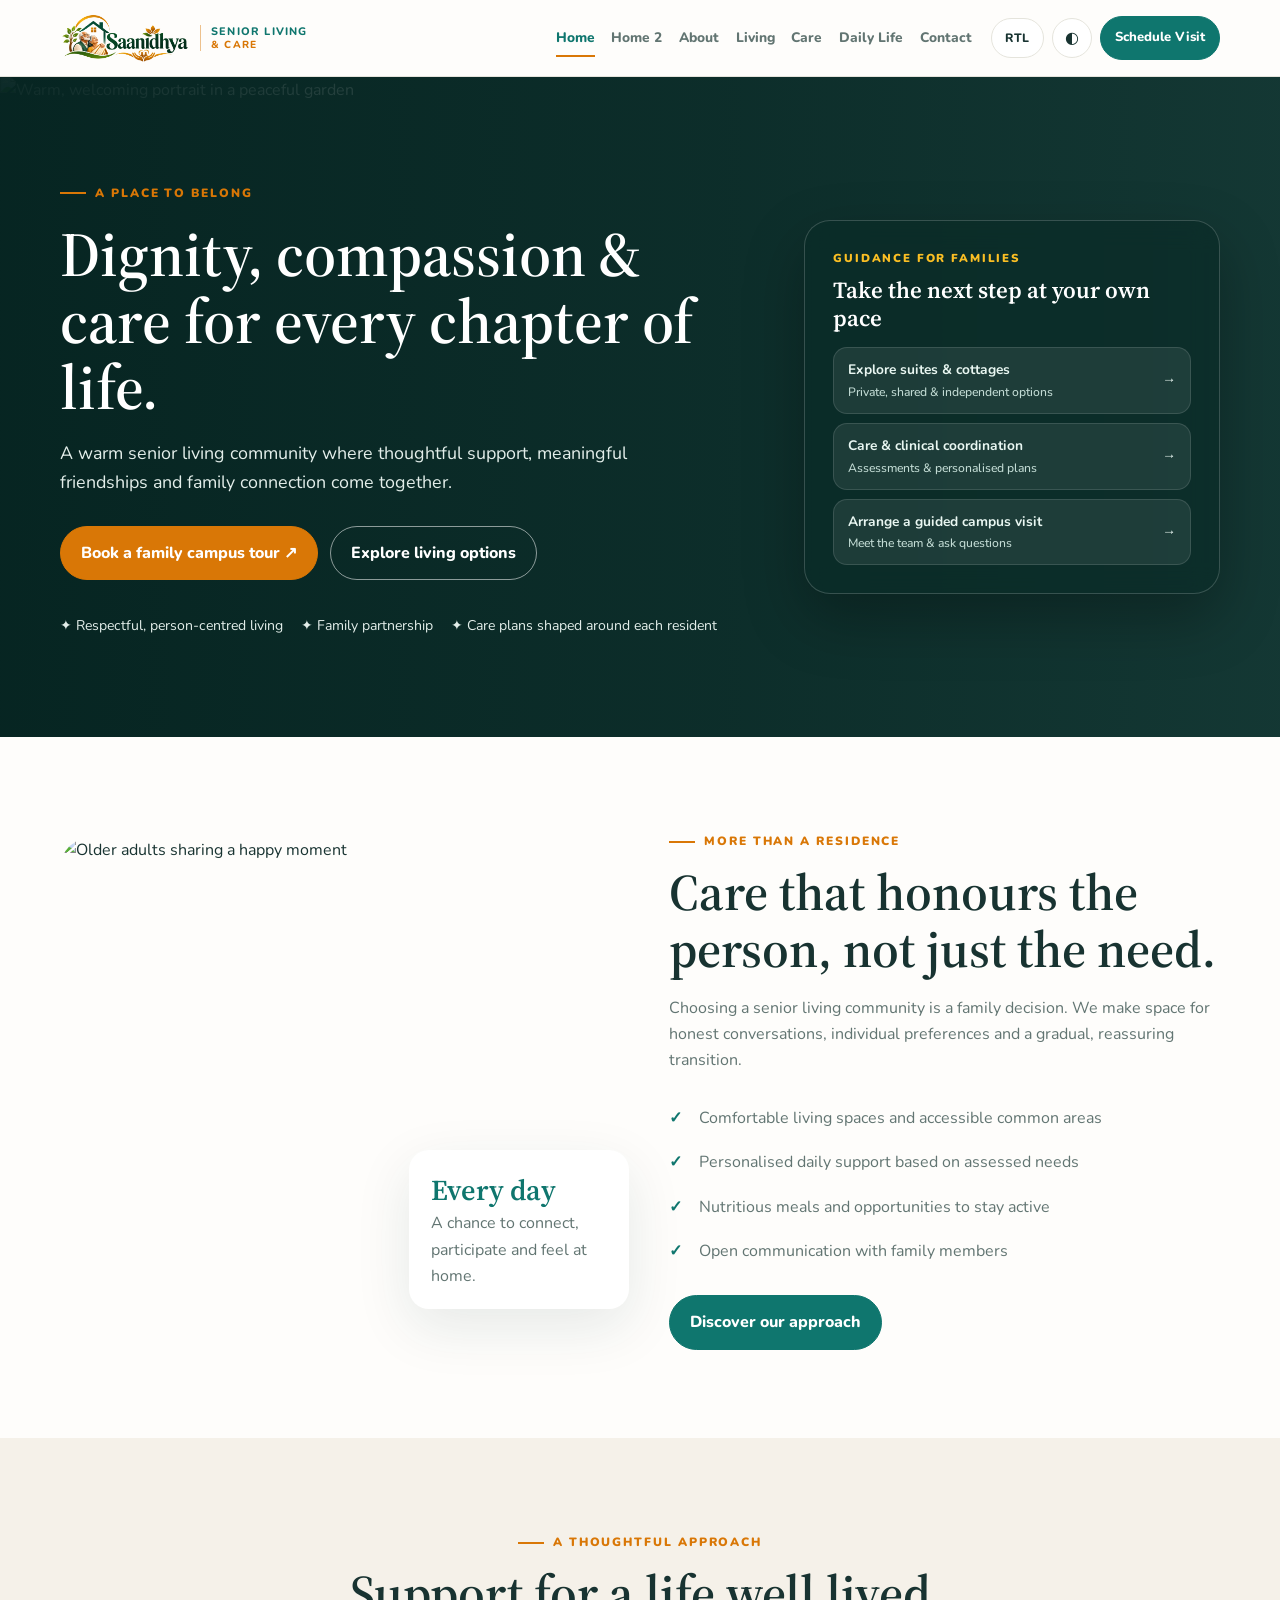
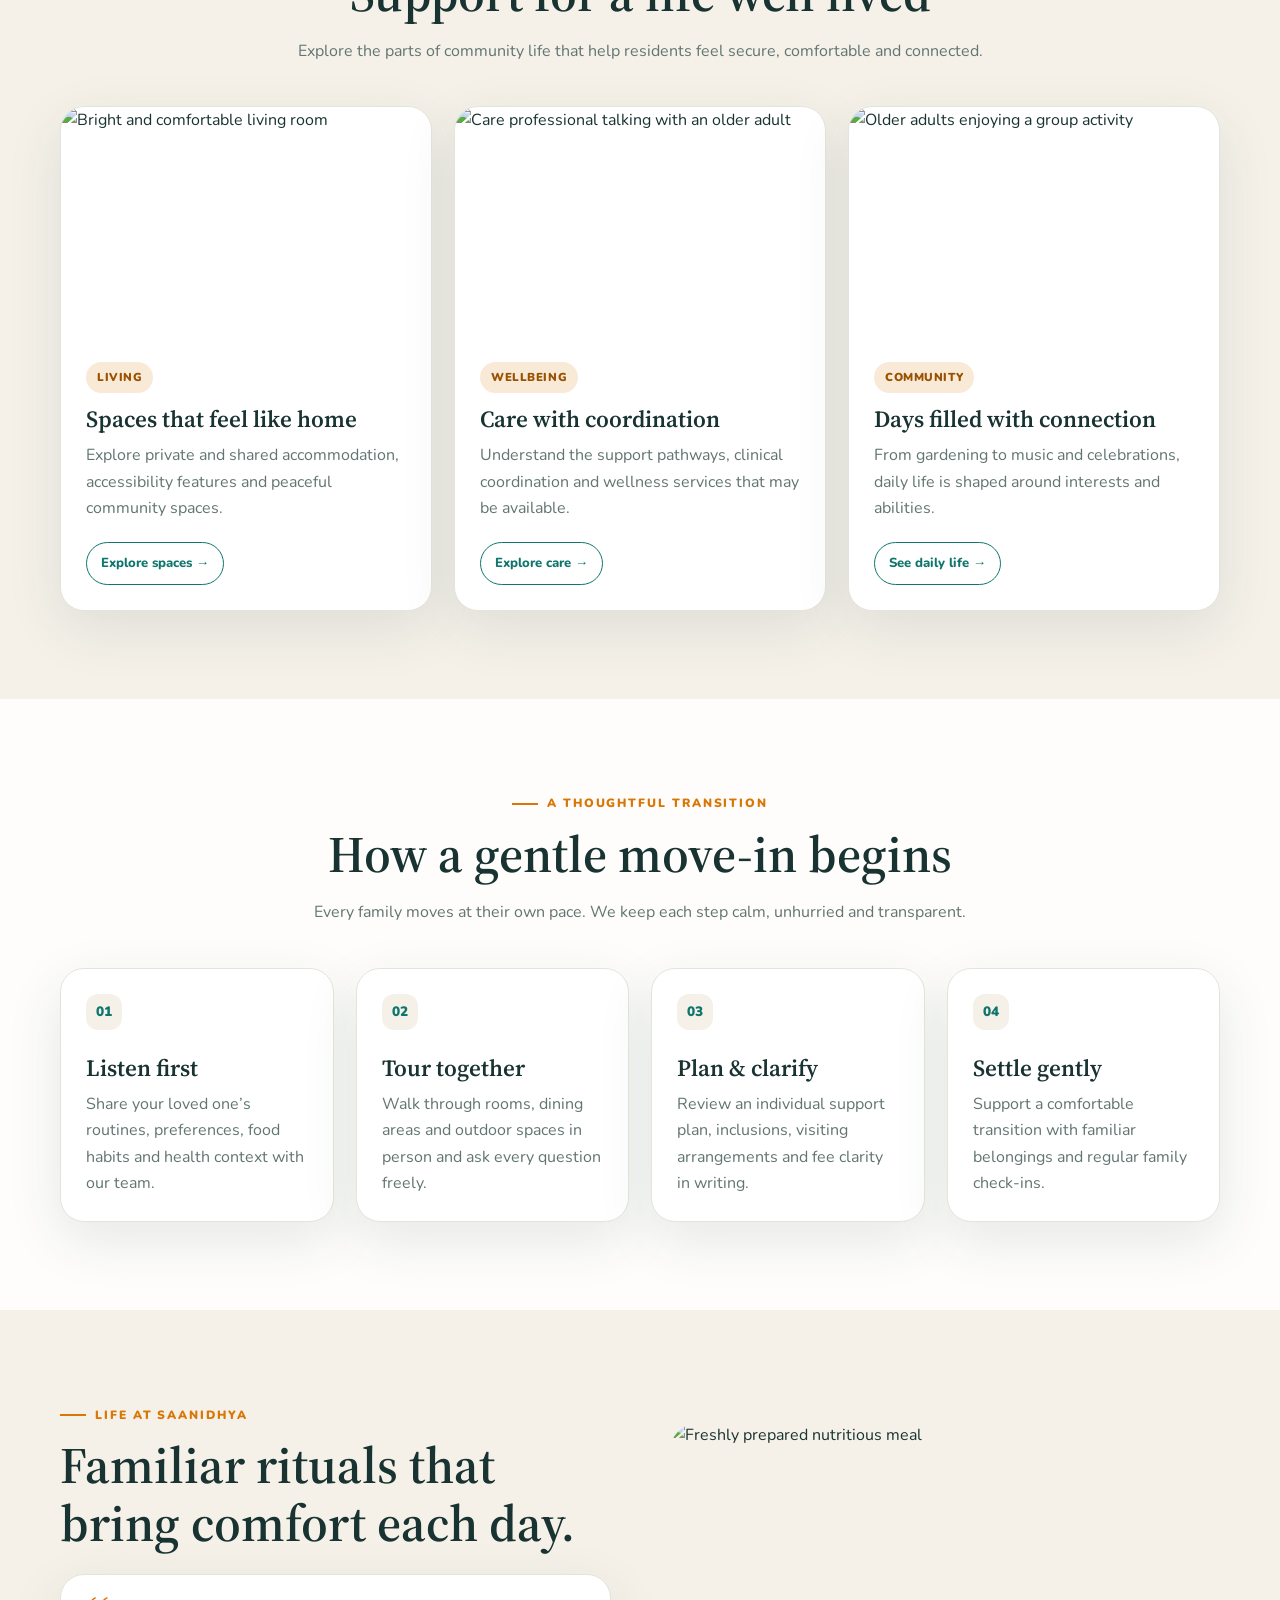
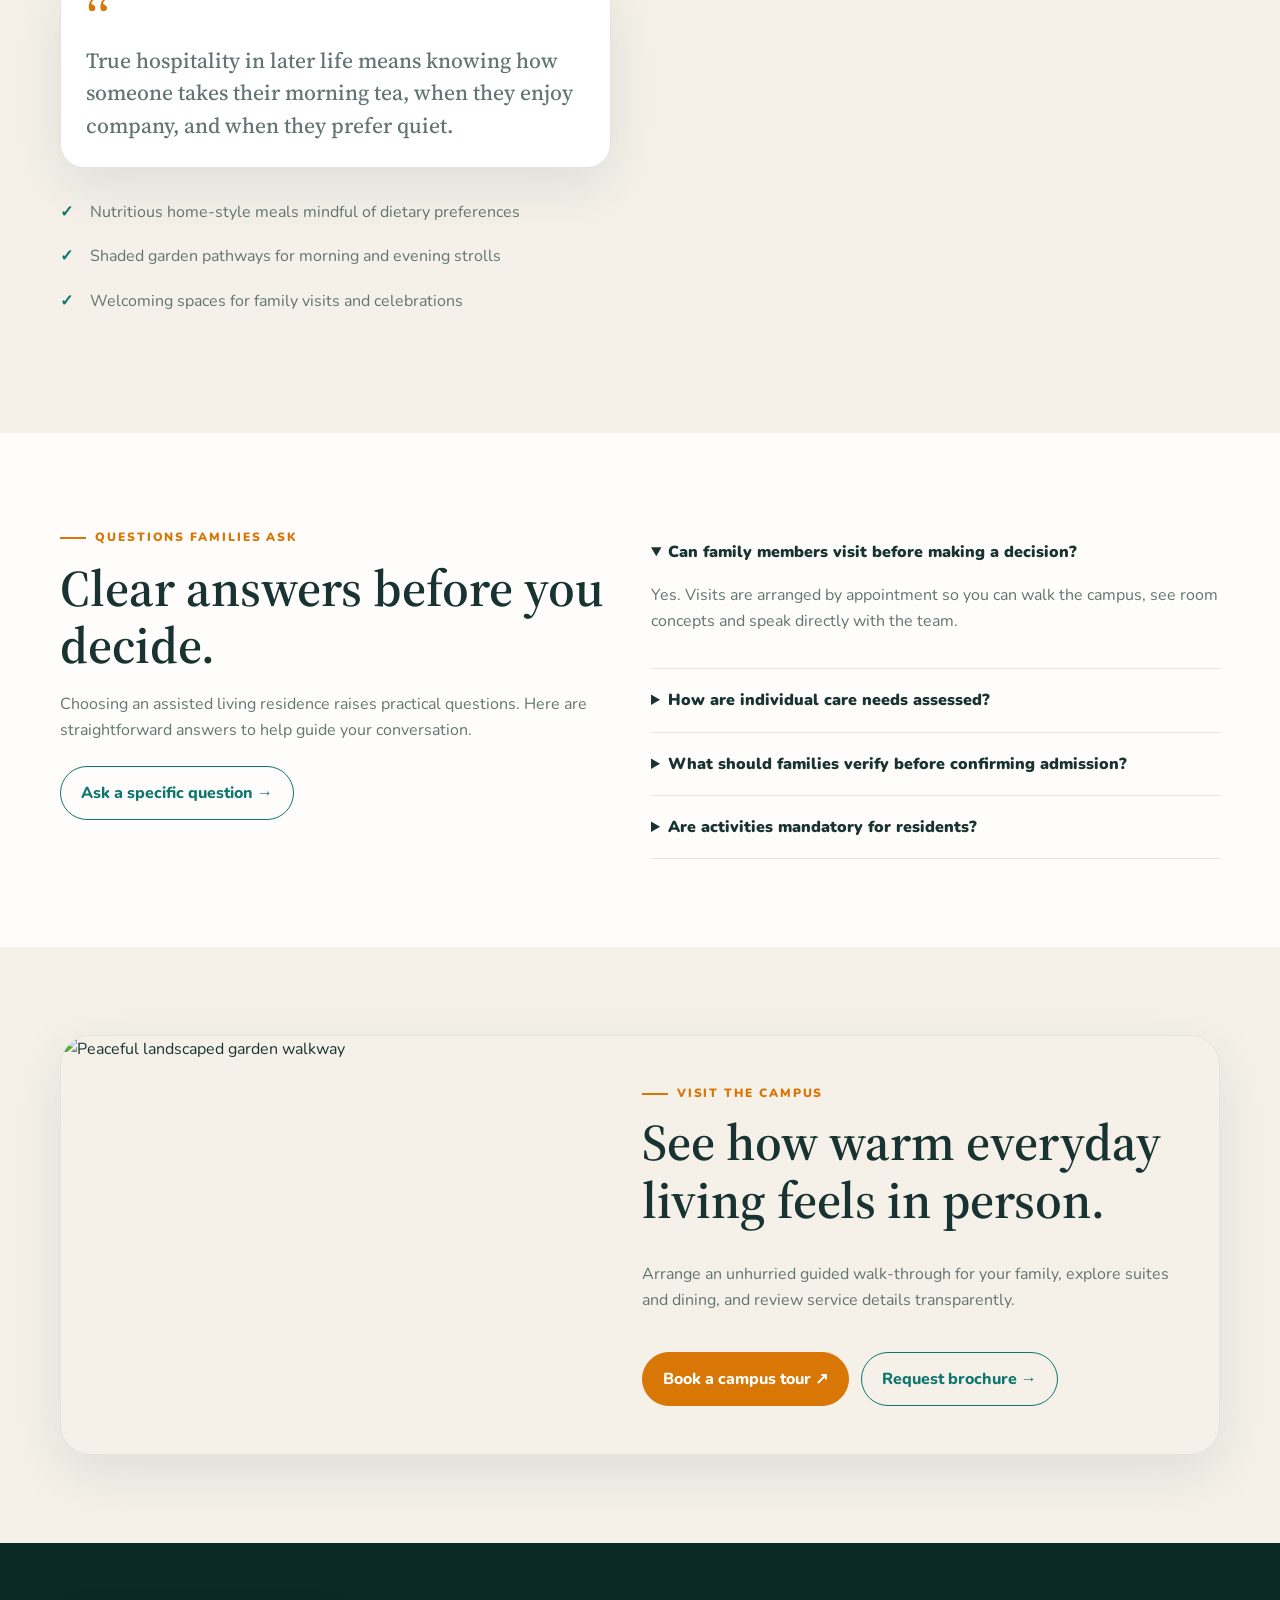
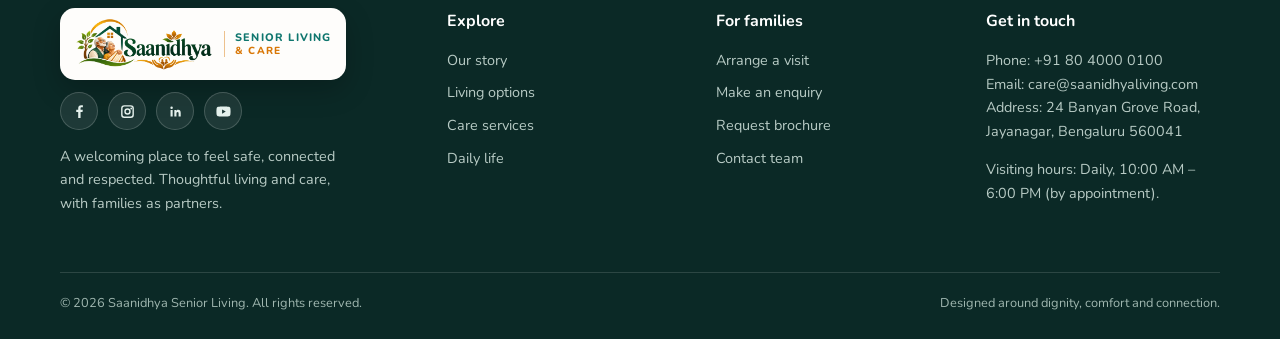
==== commit 692b427e: "SecondFix" ====
--- a/index.html
+++ b/index.html
@@ -4,16 +4,16 @@
 <div class="header-actions"><button class="icon-btn rtl-toggle" type="button" data-rtl-toggle aria-label="Switch to right-to-left alignment" aria-pressed="false">RTL</button><button class="icon-btn" type="button" data-theme-toggle aria-label="Toggle dark mode">◐</button><a class="btn small" href="contact.html#visit">Schedule Visit</a></div></div></header>
 <main><section class="hero hero-home"><img class="hero-image" src="https://images.unsplash.com/photo-1544005313-94ddf0286df2?auto=format&fit=crop&w=2000&q=85" alt="Warm, welcoming portrait in a peaceful garden"><div class="container hero-home-grid"><div class="hero-content"><span class="eyebrow">A place to belong</span><h1>Dignity, compassion &amp; care for every chapter of life.</h1><p>A warm senior living community where thoughtful support, meaningful friendships and family connection come together.</p><div class="hero-actions"><a class="btn amber" href="contact.html#visit">Book a family campus tour ↗</a><a class="btn secondary" href="living-options.html">Explore living options</a></div><div class="hero-note"><span>✦ Respectful, person-centred living</span><span>✦ Family partnership</span><span>✦ Care plans shaped around each resident</span></div></div><aside class="hero-glass" aria-label="Quick family pathways"><span class="hero-glass-kicker">Guidance for families</span><h2>Take the next step at your own pace</h2><div class="hero-guide-list"><a class="hero-guide-link" href="living-options.html"><span>Explore suites &amp; cottages<small>Private, shared &amp; independent options</small></span><span aria-hidden="true">→</span></a><a class="hero-guide-link" href="medical-care.html"><span>Care &amp; clinical coordination<small>Assessments &amp; personalised plans</small></span><span aria-hidden="true">→</span></a><a class="hero-guide-link" href="contact.html#visit"><span>Arrange a guided campus visit<small>Meet the team &amp; ask questions</small></span><span aria-hidden="true">→</span></a></div></aside></div></section>
 <section class="section"><div class="container split"><div class="split-img"><img src="https://images.unsplash.com/photo-1511632765486-a01980e01a18?auto=format&fit=crop&w=1000&q=85" alt="Older adults sharing a happy moment"><div class="float-card"><strong>Every day</strong><span class="muted">A chance to connect, participate and feel at home.</span></div></div><div><span class="eyebrow">More than a residence</span><h2>Care that honours the person, not just the need.</h2><p class="muted">Choosing a senior living community is a family decision. We make space for honest conversations, individual preferences and a gradual, reassuring transition.</p><ul class="check-list"><li>Comfortable living spaces and accessible common areas</li><li>Personalised daily support based on assessed needs</li><li>Nutritious meals and opportunities to stay active</li><li>Open communication with family members</li></ul><a class="btn" href="about.html">Discover our approach</a></div></div></section>
-<section class="section soft"><div class="container"><div class="section-head center"><span class="eyebrow">A thoughtful approach</span><h2>Support for a life well lived</h2><p>Explore the parts of community life that help residents feel secure, comfortable and connected.</p></div><div class="grid three">
-<article class="card"><img src="https://images.unsplash.com/photo-1600607687939-ce8a6c25118c?auto=format&fit=crop&w=900&q=80" alt="Bright and comfortable living room"><div class="card-body"><span class="pill">Living</span><h3>Spaces that feel like home</h3><p>Explore private and shared accommodation, accessibility features and peaceful community spaces.</p><p style="margin-top:18px"><a class="btn secondary small" href="living-options.html">Explore spaces →</a></p></div></article>
-<article class="card"><img src="https://images.unsplash.com/photo-1576091160399-112ba8d25d1d?auto=format&fit=crop&w=900&q=80" alt="Care professional talking with an older adult"><div class="card-body"><span class="pill">Wellbeing</span><h3>Care with coordination</h3><p>Understand the support pathways, clinical coordination and wellness services that may be available.</p><p style="margin-top:18px"><a class="btn secondary small" href="medical-care.html">Explore care →</a></p></div></article>
-<article class="card"><img src="https://images.unsplash.com/photo-1511632765486-a01980e01a18?auto=format&fit=crop&w=900&q=80" alt="Older adults enjoying a group activity"><div class="card-body"><span class="pill">Community</span><h3>Days filled with connection</h3><p>From gardening to music and celebrations, daily life is shaped around interests and abilities.</p><p style="margin-top:18px"><a class="btn secondary small" href="daily-life.html">See daily life →</a></p></div></article></div></div></section>
+<section class="section soft"><div class="container"><div class="section-head center"><span class="eyebrow">A thoughtful approach</span><h2>Support for a life well lived</h2><p>Explore the parts of community life that help residents feel secure, comfortable and connected.</p></div><div class="grid three approach-grid">
+<article class="card"><img src="https://images.unsplash.com/photo-1600607687939-ce8a6c25118c?auto=format&fit=crop&w=900&q=80" alt="Bright and comfortable living room"><div class="card-body"><span class="pill">Living</span><h3>Spaces that feel like home</h3><p>Explore private and shared accommodation, accessibility features and peaceful community spaces.</p><p class="card-action"><a class="btn secondary small" href="living-options.html">Explore spaces →</a></p></div></article>
+<article class="card"><img src="https://images.unsplash.com/photo-1576091160399-112ba8d25d1d?auto=format&fit=crop&w=900&q=80" alt="Care professional talking with an older adult"><div class="card-body"><span class="pill">Wellbeing</span><h3>Care with coordination</h3><p>Understand the support pathways, clinical coordination and wellness services that may be available.</p><p class="card-action"><a class="btn secondary small" href="medical-care.html">Explore care →</a></p></div></article>
+<article class="card"><img src="https://images.unsplash.com/photo-1511632765486-a01980e01a18?auto=format&fit=crop&w=900&q=80" alt="Older adults enjoying a group activity"><div class="card-body"><span class="pill">Community</span><h3>Days filled with connection</h3><p>From gardening to music and celebrations, daily life is shaped around interests and abilities.</p><p class="card-action"><a class="btn secondary small" href="daily-life.html">See daily life →</a></p></div></article></div></div></section>
 <section class="section"><div class="container"><div class="section-head center"><span class="eyebrow">A thoughtful transition</span><h2>How a gentle move-in begins</h2><p>Every family moves at their own pace. We keep each step calm, unhurried and transparent.</p></div><div class="grid four"><div class="card"><div class="card-body"><span class="step-num">01</span><h3>Listen first</h3><p>Share your loved one’s routines, preferences, food habits and health context with our team.</p></div></div><div class="card"><div class="card-body"><span class="step-num">02</span><h3>Tour together</h3><p>Walk through rooms, dining areas and outdoor spaces in person and ask every question freely.</p></div></div><div class="card"><div class="card-body"><span class="step-num">03</span><h3>Plan &amp; clarify</h3><p>Review an individual support plan, inclusions, visiting arrangements and fee clarity in writing.</p></div></div><div class="card"><div class="card-body"><span class="step-num">04</span><h3>Settle gently</h3><p>Support a comfortable transition with familiar belongings and regular family check-ins.</p></div></div></div></div></section>
 <section class="section soft"><div class="container split"><div><span class="eyebrow">Life at Saanidhya</span><h2>Familiar rituals that bring comfort each day.</h2><div class="card" style="margin:22px 0"><div class="card-body"><div class="quote-mark">“</div><p class="testimonial">True hospitality in later life means knowing how someone takes their morning tea, when they enjoy company, and when they prefer quiet.</p></div></div><ul class="check-list"><li>Nutritious home-style meals mindful of dietary preferences</li><li>Shaded garden pathways for morning and evening strolls</li><li>Welcoming spaces for family visits and celebrations</li></ul></div><div class="split-img"><img src="https://images.unsplash.com/photo-1547592180-85f173990554?auto=format&fit=crop&w=1000&q=85" alt="Freshly prepared nutritious meal"></div></div></section>
 <section class="section"><div class="container grid two"><div><span class="eyebrow">Questions families ask</span><h2>Clear answers before you decide.</h2><p class="muted">Choosing an assisted living residence raises practical questions. Here are straightforward answers to help guide your conversation.</p><p style="margin-top:22px"><a class="btn secondary" href="contact.html#enquiry">Ask a specific question →</a></p></div><div class="faq"><details open><summary>Can family members visit before making a decision?</summary><p>Yes. Visits are arranged by appointment so you can walk the campus, see room concepts and speak directly with the team.</p></details><details><summary>How are individual care needs assessed?</summary><p>Before admission, a qualified professional reviews health history, mobility, medication, nutrition and daily support needs with the resident and family.</p></details><details><summary>What should families verify before confirming admission?</summary><p>Always request a written explanation of the care plan, fee schedule, inclusions, visiting policy, resident rights and emergency escalation arrangements.</p></details><details><summary>Are activities mandatory for residents?</summary><p>Never. Participation is always optional, with gentle daily choices ranging from yoga and gardening to quiet reading.</p></details></div></div></section>
 <section class="section soft"><div class="container"><div class="invite-card"><img src="https://images.unsplash.com/photo-1416879595882-3373a0480b5b?auto=format&fit=crop&w=1000&q=85" alt="Peaceful landscaped garden walkway"><div class="invite-body"><span class="eyebrow">Visit the campus</span><h2>See how warm everyday living feels in person.</h2><p class="muted">Arrange an unhurried guided walk-through for your family, explore suites and dining, and review service details transparently.</p><div class="hero-actions" style="margin-top:22px"><a class="btn amber" href="contact.html#visit">Book a campus tour ↗</a><a class="btn secondary" href="contact.html#brochure">Request brochure →</a></div></div></div></div></section></main><footer class="footer"><div class="container"><div class="footer-grid">
-<div><a class="brand" href="index.html" aria-label="Saanidhya Senior Living &amp; Care — Home"><img class="brand-logo" src="logo.png" alt="Saanidhya Senior Living &amp; Care" width="1983" height="793"><span class="brand-tag" aria-hidden="true">Senior Living<small>&amp; Care</small></span></a><p style="max-width:300px">A welcoming place to feel safe, connected and respected. Thoughtful living and care, with families as partners.</p></div>
+<div><a class="brand" href="index.html" aria-label="Saanidhya Senior Living &amp; Care — Home"><img class="brand-logo" src="logo.png" alt="Saanidhya Senior Living &amp; Care" width="1983" height="793"><span class="brand-tag" aria-hidden="true">Senior Living<small>&amp; Care</small></span></a><div class="social-links" aria-label="Social media"><a class="social-link" href="https://www.facebook.com/saanidhyaliving" target="_blank" rel="noopener noreferrer" aria-label="Saanidhya on Facebook"><svg viewBox="0 0 24 24" aria-hidden="true"><path d="M13.5 21v-8.2h2.75l.41-3.2H13.5V7.55c0-.93.26-1.56 1.59-1.56h1.7V3.13c-.29-.04-1.3-.13-2.48-.13-2.45 0-4.13 1.5-4.13 4.24v2.36H7.4v3.2h2.78V21h3.32z"/></svg></a><a class="social-link" href="https://www.instagram.com/saanidhyaliving" target="_blank" rel="noopener noreferrer" aria-label="Saanidhya on Instagram"><svg viewBox="0 0 24 24" aria-hidden="true"><path d="M7.5 3h9A4.5 4.5 0 0 1 21 7.5v9a4.5 4.5 0 0 1-4.5 4.5h-9A4.5 4.5 0 0 1 3 16.5v-9A4.5 4.5 0 0 1 7.5 3zm0 2A2.5 2.5 0 0 0 5 7.5v9A2.5 2.5 0 0 0 7.5 19h9a2.5 2.5 0 0 0 2.5-2.5v-9A2.5 2.5 0 0 0 16.5 5h-9zm9.75 1.5a1.25 1.25 0 1 1 0 2.5 1.25 1.25 0 0 1 0-2.5zM12 7.5a4.5 4.5 0 1 1 0 9 4.5 4.5 0 0 1 0-9zm0 2a2.5 2.5 0 1 0 0 5 2.5 2.5 0 0 0 0-5z"/></svg></a><a class="social-link" href="https://www.linkedin.com/company/saanidhyaliving" target="_blank" rel="noopener noreferrer" aria-label="Saanidhya on LinkedIn"><svg viewBox="0 0 24 24" aria-hidden="true"><path d="M6.5 8.5a1.75 1.75 0 1 1 0-3.5 1.75 1.75 0 0 1 0 3.5zM5 10h3v9H5v-9zm5 0h2.88v1.23h.04c.4-.76 1.38-1.56 2.84-1.56 3.04 0 3.6 2 3.6 4.6V19h-3v-4.18c0-1-.02-2.28-1.39-2.28-1.39 0-1.6 1.09-1.6 2.21V19h-3v-9z"/></svg></a><a class="social-link" href="https://www.youtube.com/@saanidhyaliving" target="_blank" rel="noopener noreferrer" aria-label="Saanidhya on YouTube"><svg viewBox="0 0 24 24" aria-hidden="true"><path d="M21.58 7.19a2.5 2.5 0 0 0-1.76-1.77C18.25 5 12 5 12 5s-6.25 0-7.82.42A2.5 2.5 0 0 0 2.42 7.19C2 8.77 2 12 2 12s0 3.23.42 4.81a2.5 2.5 0 0 0 1.76 1.77C5.75 19 12 19 12 19s6.25 0 7.82-.42a2.5 2.5 0 0 0 1.76-1.77C22 15.23 22 12 22 12s0-3.23-.42-4.81zM10 15V9l5.2 3L10 15z"/></svg></a></div><p style="max-width:300px">A welcoming place to feel safe, connected and respected. Thoughtful living and care, with families as partners.</p></div>
 <div><h4>Explore</h4><div class="footer-links"><a href="about.html">Our story</a><a href="living-options.html">Living options</a><a href="medical-care.html">Care services</a><a href="daily-life.html">Daily life</a></div></div>
 <div><h4>For families</h4><div class="footer-links"><a href="contact.html#visit">Arrange a visit</a><a href="contact.html#enquiry">Make an enquiry</a><a href="contact.html#brochure">Request brochure</a><a href="contact.html">Contact team</a></div></div>
 <div><h4>Get in touch</h4><p>Phone: <a href="tel:+918040000100">+91 80 4000 0100</a><br>Email: <a href="mailto:care@saanidhyaliving.com">care@saanidhyaliving.com</a><br>Address: 24 Banyan Grove Road, Jayanagar, Bengaluru 560041</p><p>Visiting hours: Daily, 10:00 AM – 6:00 PM (by appointment).</p></div></div>
-<div class="footer-bottom"><span>© <span data-year></span> Saanidhya Senior Living. All rights reserved.</span><span>Designed around dignity, comfort and connection.</span></div></div></footer><script src="script.js"></script></body></html>+<div class="footer-bottom"><span>© <span data-year></span> Saanidhya Senior Living. All rights reserved.</span><span>Designed around dignity, comfort and connection.</span></div></div></footer><button class="back-to-top" type="button" data-back-to-top aria-label="Back to top" title="Back to top"><svg viewBox="0 0 24 24" fill="none" stroke="currentColor" stroke-width="2.4" stroke-linecap="round" stroke-linejoin="round" aria-hidden="true"><path d="M12 19V5"/><path d="M5 12l7-7 7 7"/></svg></button><script src="script.js"></script></body></html>
--- a/styles.css
+++ b/styles.css
@@ -199,3 +199,88 @@
 .care-consult-box p{color:var(--muted);margin:0;font-size:.94rem}
 @media(max-width:860px){.care-transparency-band{grid-template-columns:1fr}}
 @media(max-width:480px){.verify-pills{grid-template-columns:1fr}}
+
+/* Card flex alignment (Home 1 Thoughtful Approach & Home 2 Everyday Details) */
+.card{display:flex;flex-direction:column}
+.card-body{flex:1;display:flex;flex-direction:column}
+.card h3{line-height:1.25;margin:12px 0 8px}
+.card-body>h3:first-child{margin-top:0}
+.card-body>.pill,.card-body>.eyebrow,.card-body>.btn,.card-body>.step-num{align-self:flex-start}
+.card .card-action{margin-top:auto;padding-top:20px}
+.everyday-grid .card-body{gap:12px;text-align:start}
+.everyday-grid .card h3{margin:0;line-height:1.25;letter-spacing:-.01em}
+.everyday-grid .card p{margin:0}
+@media(min-width:600px) and (max-width:960px){
+  .grid.three{display:flex;flex-wrap:wrap;justify-content:center;gap:22px}
+  .grid.three>*{flex:0 0 calc((100% - 22px) / 2);min-width:0}
+  .grid.three .card img{height:220px}
+}
+@media(min-width:600px) and (max-width:760px){
+  .grid.three{gap:18px}
+  .grid.three>*{flex:0 0 calc((100% - 18px) / 2)}
+  .grid.three .card img{height:190px}
+  .grid.three .card-body{padding:20px}
+}
+@media(min-width:961px) and (max-width:1024px){
+  .grid.three{gap:18px}
+  .grid.three .card img{height:210px}
+  .grid.three .card-body{padding:22px}
+  .grid.three .card h3{font-size:clamp(1.22rem,1.8vw,1.38rem)}
+}
+
+/* Standardized non-homepage hero heights across internal pages */
+.hero-story,.hero-spaces,.hero-care,.hero-daily,.hero-contact{display:flex;align-items:center;padding:clamp(40px,4.4vw,56px) 0}
+.hero-story-head h1{font-size:clamp(2.05rem,4vw,3.4rem)}
+.story-banner{margin:clamp(20px,2.5vw,28px) auto 0}
+.story-banner img{height:clamp(160px,17vw,210px)}
+@media(min-width:961px){
+  .hero-story,.hero-spaces,.hero-care,.hero-daily,.hero-contact{min-height:560px}
+}
+@media(max-height:760px) and (min-width:961px){
+  .hero-story,.hero-spaces,.hero-care,.hero-daily,.hero-contact{min-height:clamp(440px,68vh,520px);padding-top:clamp(28px,4vh,44px);padding-bottom:clamp(28px,4vh,44px)}
+  .story-banner img{height:clamp(150px,20vh,195px)}
+}
+@media(min-width:761px) and (max-width:960px){
+  .hero-story,.hero-spaces,.hero-care,.hero-daily,.hero-contact{min-height:600px;padding:44px 0}
+  .spaces-bento{grid-template-rows:repeat(2,135px)}
+  .daily-arch-img{height:clamp(240px,36vw,290px)}
+}
+@media(max-width:760px){
+  .hero-story,.hero-spaces,.hero-care,.hero-daily,.hero-contact{min-height:auto;padding:38px 0}
+}
+
+/* Contact page tablet responsive layout (768px & <=960px) */
+.contact-two-col>.card,.contact-two-col>div,.form-grid>.field{min-width:0}
+.form-grid{grid-template-columns:repeat(2,minmax(0,1fr))}
+.field input,.field select,.field textarea{width:100%;min-width:0}
+#brochure .btn{margin-top:16px}
+@media(max-width:960px){
+  .grid.two.contact-two-col{grid-template-columns:1fr;gap:28px}
+}
+@media(max-width:520px){
+  .form-grid{grid-template-columns:1fr}
+  .field.full{grid-column:auto}
+}
+
+/* Social media icons (Contact page & Footer) */
+.social-links{display:flex;align-items:center;gap:10px;flex-wrap:wrap;margin-top:16px}
+.social-link{width:38px;height:38px;border-radius:50%;border:1px solid var(--line);background:var(--paper);color:var(--teal);display:inline-grid;place-items:center;transition:background-color .2s,border-color .2s,color .2s,transform .2s}
+.social-link svg{width:17px;height:17px;display:block;fill:currentColor}
+.social-link:hover{background:var(--teal);border-color:var(--teal);color:#fff;transform:translateY(-2px)}
+.social-link:focus-visible{outline:2px solid var(--amber);outline-offset:2px}
+[data-theme="dark"] .social-link{color:#5eead4}
+[data-theme="dark"] .social-link:hover{background:var(--teal);border-color:var(--teal);color:#fff}
+.footer .brand{margin-bottom:12px}
+.footer .social-links{margin:0 0 14px}
+.footer .social-link{background:rgba(255,255,255,.08);border-color:rgba(255,255,255,.18);color:#e4f0ec}
+.footer .social-link:hover{background:var(--teal);border-color:var(--teal);color:#fff}
+
+/* Back to Top floating button */
+.back-to-top{position:fixed;right:clamp(16px,2.5vw,28px);bottom:clamp(16px,2.5vw,28px);z-index:45;width:46px;height:46px;border-radius:50%;border:1px solid rgba(255,255,255,.22);background:var(--teal);color:#fff;display:grid;place-items:center;cursor:pointer;box-shadow:0 12px 28px rgba(9,91,85,.28);opacity:0;visibility:hidden;pointer-events:none;transform:translateY(12px);transition:opacity .25s ease,transform .25s ease,visibility .25s ease,background-color .2s ease}
+.back-to-top.visible{opacity:1;visibility:visible;pointer-events:auto;transform:translateY(0)}
+.back-to-top:hover{background:var(--teal-dark);transform:translateY(-2px)}
+.back-to-top:focus-visible{outline:2px solid var(--amber);outline-offset:3px}
+.back-to-top svg{width:20px;height:20px;display:block}
+@media(max-width:480px){
+  .back-to-top{width:42px;height:42px;right:14px;bottom:14px}
+}
